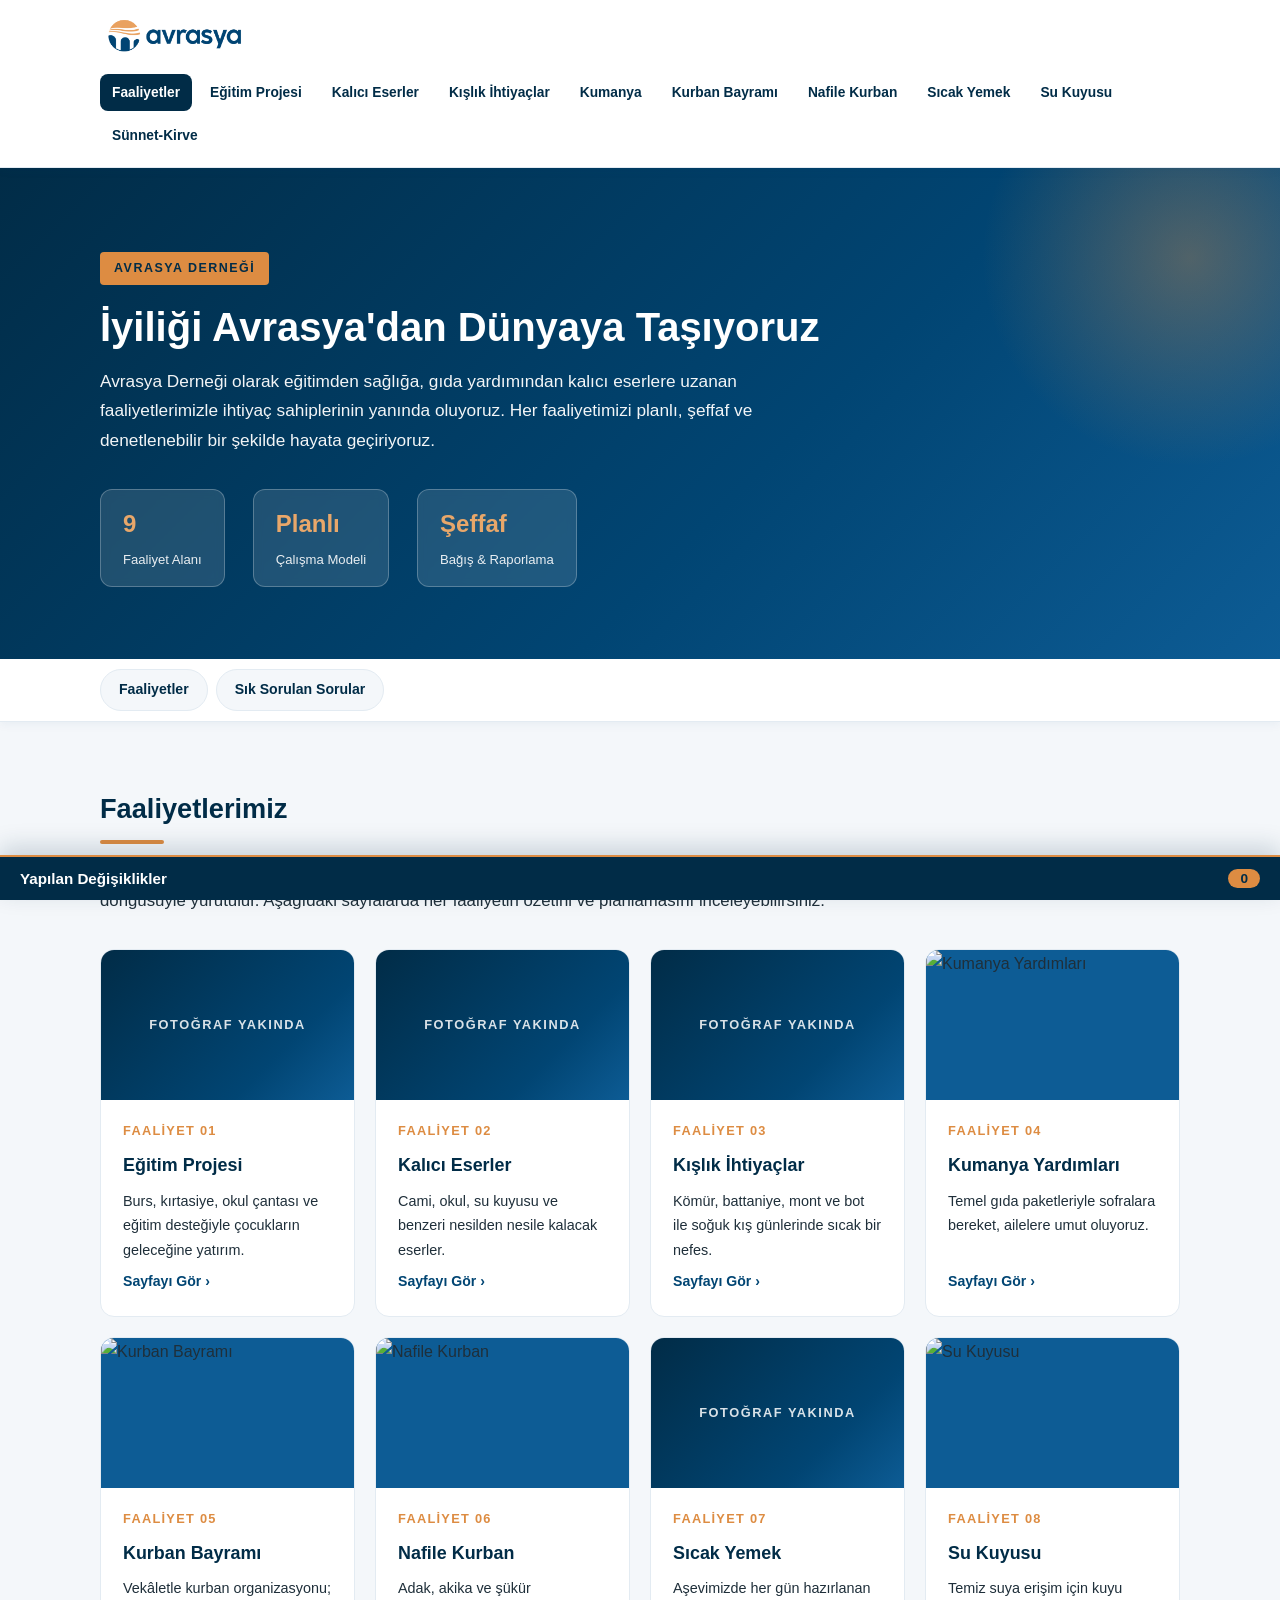
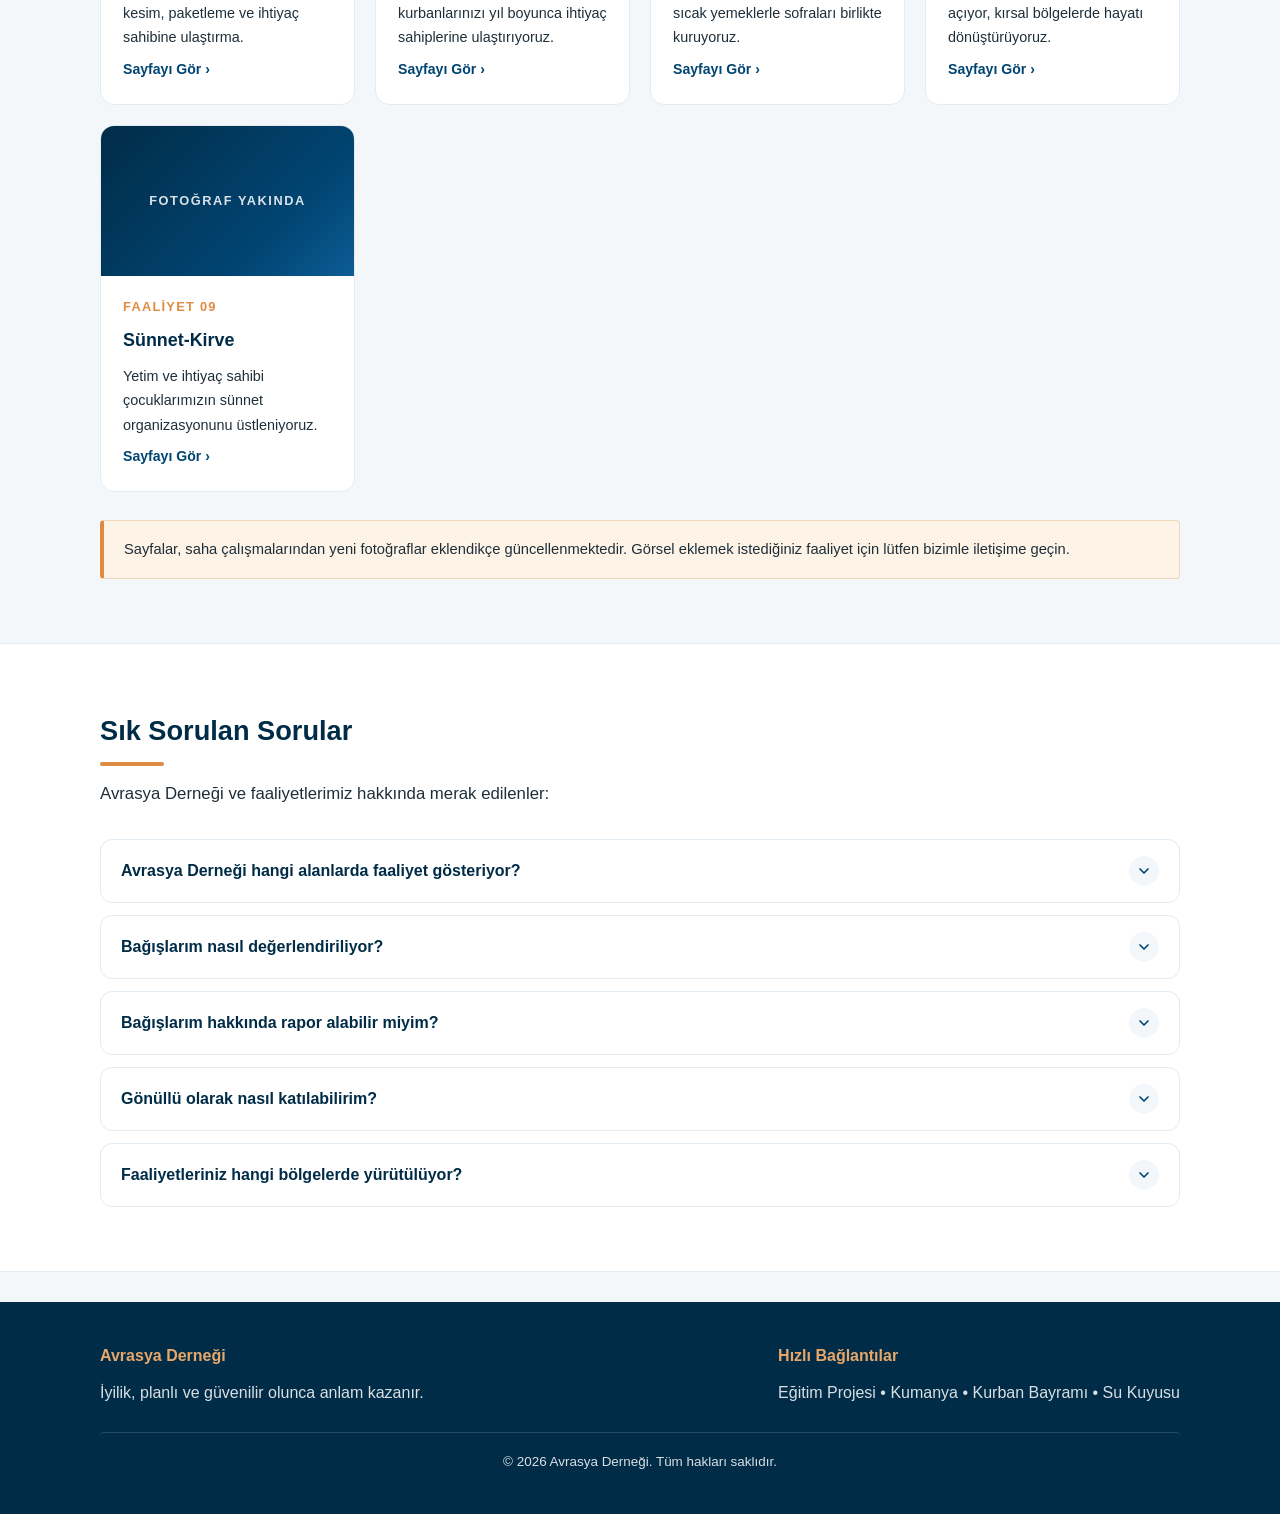
==== index.html @ 3f7c0a60 "Avrasya Derneği web sitesi temel içerik taslağı - 9 faaliyet sayfası + ana sayfa (HTML, CSS, JS) - G" ====
<!DOCTYPE html>
<html lang="tr">
<head>
  <meta charset="UTF-8">
  <meta name="viewport" content="width=device-width, initial-scale=1.0">
  <title>Faaliyetlerimiz – Avrasya Derneği</title>
  <link rel="stylesheet" href="style.css">
</head>
<body>

  <header class="site-header">
    <div class="header-inner">
      <a class="brand" href="index.html">
        <img src="logo-yatay.png" alt="Avrasya Derneği Logosu" class="brand-logo">
      </a>
      <button class="menu-toggle" type="button" aria-label="Menüyü Aç" aria-expanded="false">
        <span class="menu-bar"></span>
        <span class="menu-bar"></span>
        <span class="menu-bar"></span>
      </button>
      <nav class="main-nav">
        <a href="index.html" class="aktif">Faaliyetler</a>
        <a href="egitim-projesi.html">Eğitim Projesi</a>
        <a href="kalici-eserler.html">Kalıcı Eserler</a>
        <a href="kislik-ihtiyaclar.html">Kışlık İhtiyaçlar</a>
        <a href="kumanya.html">Kumanya</a>
        <a href="kurban-bayrami.html">Kurban Bayramı</a>
        <a href="nafile-kurban.html">Nafile Kurban</a>
        <a href="sicak-yemek.html">Sıcak Yemek</a>
        <a href="su-kuyusu.html">Su Kuyusu</a>
        <a href="sunnet-kirve.html">Sünnet-Kirve</a>
      </nav>
    </div>
  </header>

  <section class="hero">
    <div class="container">
      <span class="hero-eyebrow">Avrasya Derneği</span>
      <h1>İyiliği Avrasya'dan Dünyaya Taşıyoruz</h1>
      <p class="hero-text">
        Avrasya Derneği olarak eğitimden sağlığa, gıda yardımından kalıcı eserlere uzanan
        faaliyetlerimizle ihtiyaç sahiplerinin yanında oluyoruz. Her faaliyetimizi
        planlı, şeffaf ve denetlenebilir bir şekilde hayata geçiriyoruz.
      </p>
      <div class="hero-metre">
        <div class="metre">
          <strong>9</strong>
          <span>Faaliyet Alanı</span>
        </div>
        <div class="metre">
          <strong>Planlı</strong>
          <span>Çalışma Modeli</span>
        </div>
        <div class="metre">
          <strong>Şeffaf</strong>
          <span>Bağış & Raporlama</span>
        </div>
      </div>
    </div>
  </section>

    <nav class="sekme-bar" aria-label="Sayfa içi gezinme">
    <div class="container sekme-ic">
      <a href="#faaliyetler">Faaliyetler</a>
      <a href="#sss">Sık Sorulan Sorular</a>
    </div>
  </nav>

  <section class="section" id="faaliyetler">

    <div class="container">
      <h2>Faaliyetlerimiz</h2>
      <p class="giris">
        Her faaliyetimiz; ihtiyaç tespiti, kaynak planlaması, saha çalışması ve raporlama
        aşamalarından oluşan bir planlama döngüsüyle yürütülür. Aşağıdaki sayfalarda her
        faaliyetin özetini ve planlamasını inceleyebilirsiniz.
      </p>

      <div class="kart-grid">
        <a class="kart" href="egitim-projesi.html">
          <div class="kart-gorsel placeholder">Fotoğraf yakında</div>
          <div class="kart-ic">
            <span class="kart-no">FAALİYET 01</span>
            <h3>Eğitim Projesi</h3>
            <p>Burs, kırtasiye, okul çantası ve eğitim desteğiyle çocukların geleceğine yatırım.</p>
            <span class="kart-link">Sayfayı Gör</span>
          </div>
        </a>

        <a class="kart" href="kalici-eserler.html">
          <div class="kart-gorsel placeholder">Fotoğraf yakında</div>
          <div class="kart-ic">
            <span class="kart-no">FAALİYET 02</span>
            <h3>Kalıcı Eserler</h3>
            <p>Cami, okul, su kuyusu ve benzeri nesilden nesile kalacak eserler.</p>
            <span class="kart-link">Sayfayı Gör</span>
          </div>
        </a>

        <a class="kart" href="kislik-ihtiyaclar.html">
          <div class="kart-gorsel placeholder">Fotoğraf yakında</div>
          <div class="kart-ic">
            <span class="kart-no">FAALİYET 03</span>
            <h3>Kışlık İhtiyaçlar</h3>
            <p>Kömür, battaniye, mont ve bot ile soğuk kış günlerinde sıcak bir nefes.</p>
            <span class="kart-link">Sayfayı Gör</span>
          </div>
        </a>

        <a class="kart" href="kumanya.html">
          <div class="kart-gorsel">
            <img src="medya/kumanya/DSC01173.JPG" alt="Kumanya Yardımları">
          </div>
          <div class="kart-ic">
            <span class="kart-no">FAALİYET 04</span>
            <h3>Kumanya Yardımları</h3>
            <p>Temel gıda paketleriyle sofralara bereket, ailelere umut oluyoruz.</p>
            <span class="kart-link">Sayfayı Gör</span>
          </div>
        </a>

        <a class="kart" href="kurban-bayrami.html">
          <div class="kart-gorsel">
            <img src="medya/kurban-bayrami/DSC02345.JPG" alt="Kurban Bayramı">
          </div>
          <div class="kart-ic">
            <span class="kart-no">FAALİYET 05</span>
            <h3>Kurban Bayramı</h3>
            <p>Vekâletle kurban organizasyonu; kesim, paketleme ve ihtiyaç sahibine ulaştırma.</p>
            <span class="kart-link">Sayfayı Gör</span>
          </div>
        </a>

        <a class="kart" href="nafile-kurban.html">
          <div class="kart-gorsel">
            <img src="medya/nafile-kurban/DSC01546.JPG" alt="Nafile Kurban">
          </div>
          <div class="kart-ic">
            <span class="kart-no">FAALİYET 06</span>
            <h3>Nafile Kurban</h3>
            <p>Adak, akika ve şükür kurbanlarınızı yıl boyunca ihtiyaç sahiplerine ulaştırıyoruz.</p>
            <span class="kart-link">Sayfayı Gör</span>
          </div>
        </a>

        <a class="kart" href="sicak-yemek.html">
          <div class="kart-gorsel placeholder">Fotoğraf yakında</div>
          <div class="kart-ic">
            <span class="kart-no">FAALİYET 07</span>
            <h3>Sıcak Yemek</h3>
            <p>Aşevimizde her gün hazırlanan sıcak yemeklerle sofraları birlikte kuruyoruz.</p>
            <span class="kart-link">Sayfayı Gör</span>
          </div>
        </a>

        <a class="kart" href="su-kuyusu.html">
          <div class="kart-gorsel">
            <img src="medya/su-kuyusu/DSC02104.JPG" alt="Su Kuyusu">
          </div>
          <div class="kart-ic">
            <span class="kart-no">FAALİYET 08</span>
            <h3>Su Kuyusu</h3>
            <p>Temiz suya erişim için kuyu açıyor, kırsal bölgelerde hayatı dönüştürüyoruz.</p>
            <span class="kart-link">Sayfayı Gör</span>
          </div>
        </a>

        <a class="kart" href="sunnet-kirve.html">
          <div class="kart-gorsel placeholder">Fotoğraf yakında</div>
          <div class="kart-ic">
            <span class="kart-no">FAALİYET 09</span>
            <h3>Sünnet-Kirve</h3>
            <p>Yetim ve ihtiyaç sahibi çocuklarımızın sünnet organizasyonunu üstleniyoruz.</p>
            <span class="kart-link">Sayfayı Gör</span>
          </div>
        </a>
      </div>

      <p class="not">
        Sayfalar, saha çalışmalarından yeni fotoğraflar eklendikçe güncellenmektedir.
        Görsel eklemek istediğiniz faaliyet için lütfen bizimle iletişime geçin.
      </p>
    </div>
  </section>

  <section class="section section-alt sss" id="sss">
    <div class="container">
      <h2>Sık Sorulan Sorular</h2>
      <p class="giris">Avrasya Derneği ve faaliyetlerimiz hakkında merak edilenler:</p>
      <div class="sss-liste">
        <div class="sss-item">
          <div class="sss-soru">
            <span class="sss-metin">Avrasya Derneği hangi alanlarda faaliyet gösteriyor?</span>
            <button class="sss-ac" type="button" aria-label="Yanıtı aç" title="Yanıtı aç"><svg width="16" height="16" viewBox="0 0 24 24" fill="none" stroke="currentColor" stroke-width="2.5" stroke-linecap="round" stroke-linejoin="round" aria-hidden="true"><path d="m6 9 6 6 6-6"></path></svg></button>
          </div>
          <div class="sss-cevap">
            <p>Derneğimiz; eğitim projesi, kalıcı eserler, kışlık ihtiyaçlar, kumanya, kurban bayramı, nafile kurban, sıcak yemek, su kuyusu ve sünnet-kirve alanlarında planlı ve şeffaf bir şekilde faaliyet yürütmektedir.</p>
          </div>
        </div>
        <div class="sss-item">
          <div class="sss-soru">
            <span class="sss-metin">Bağışlarım nasıl değerlendiriliyor?</span>
            <button class="sss-ac" type="button" aria-label="Yanıtı aç" title="Yanıtı aç"><svg width="16" height="16" viewBox="0 0 24 24" fill="none" stroke="currentColor" stroke-width="2.5" stroke-linecap="round" stroke-linejoin="round" aria-hidden="true"><path d="m6 9 6 6 6-6"></path></svg></button>
          </div>
          <div class="sss-cevap">
            <p>Bağışlarınız, saha ekiplerimizin önceden tespit ettiği ihtiyaç sahiplerine planlı şekilde ulaştırılır; her aşama kayıt altına alınır ve şeffaf bir şekilde raporlanır.</p>
          </div>
        </div>
        <div class="sss-item">
          <div class="sss-soru">
            <span class="sss-metin">Bağışlarım hakkında rapor alabilir miyim?</span>
            <button class="sss-ac" type="button" aria-label="Yanıtı aç" title="Yanıtı aç"><svg width="16" height="16" viewBox="0 0 24 24" fill="none" stroke="currentColor" stroke-width="2.5" stroke-linecap="round" stroke-linejoin="round" aria-hidden="true"><path d="m6 9 6 6 6-6"></path></svg></button>
          </div>
          <div class="sss-cevap">
            <p>Evet. Kurban, su kuyusu ve kalıcı eser gibi faaliyetlerde bağışçılarımıza görsellerle birlikte detaylı raporlar sunulmaktadır.</p>
          </div>
        </div>
        <div class="sss-item">
          <div class="sss-soru">
            <span class="sss-metin">Gönüllü olarak nasıl katılabilirim?</span>
            <button class="sss-ac" type="button" aria-label="Yanıtı aç" title="Yanıtı aç"><svg width="16" height="16" viewBox="0 0 24 24" fill="none" stroke="currentColor" stroke-width="2.5" stroke-linecap="round" stroke-linejoin="round" aria-hidden="true"><path d="m6 9 6 6 6-6"></path></svg></button>
          </div>
          <div class="sss-cevap">
            <p>Derneğimizle iletişime geçerek gönüllü formu doldurabilir; paketleme, dağıtım ve saha çalışmalarında gönüllü olarak yer alabilirsiniz.</p>
          </div>
        </div>
        <div class="sss-item">
          <div class="sss-soru">
            <span class="sss-metin">Faaliyetleriniz hangi bölgelerde yürütülüyor?</span>
            <button class="sss-ac" type="button" aria-label="Yanıtı aç" title="Yanıtı aç"><svg width="16" height="16" viewBox="0 0 24 24" fill="none" stroke="currentColor" stroke-width="2.5" stroke-linecap="round" stroke-linejoin="round" aria-hidden="true"><path d="m6 9 6 6 6-6"></path></svg></button>
          </div>
          <div class="sss-cevap">
            <p>Faaliyetlerimiz, saha ekiplerimizin ihtiyaç tespiti yaptığı yurt içi ve yurt dışı bölgelerde yürütülmektedir.</p>
          </div>
        </div>
      </div>
    </div>
  </section>
  <footer class="site-footer">
    <div class="container">
      <div class="footer-inner">
        <div>
          <h4>Avrasya Derneği</h4>
          <p>İyilik, planlı ve güvenilir olunca anlam kazanır.</p>
        </div>
        <div>
          <h4>Hızlı Bağlantılar</h4>
          <p>
            <a href="egitim-projesi.html">Eğitim Projesi</a> •
            <a href="kumanya.html">Kumanya</a> •
            <a href="kurban-bayrami.html">Kurban Bayramı</a> •
            <a href="su-kuyusu.html">Su Kuyusu</a>
          </p>
        </div>
      </div>
      <p class="footer-alt">© 2026 Avrasya Derneği. Tüm hakları saklıdır.</p>
    </div>
  </footer>

  <script src="menu.js"></script>
  <script src="duzenle.js"></script>
  <script src="faq.js"></script>
</body>
</html>
---- style.css ----
:root {
  --mavi-koyu: #012c47;
  --mavi: #014573;
  --mavi-acik: #0d5c95;
  --turuncu: #dd8c42;
  --turuncu-acik: #e8a76a;
  --metin: #1f2f3a;
  --zemin: #f4f7fa;
  --beyaz: #ffffff;
  --gri-acik: #e3ebf2;
}

* {
  margin: 0;
  padding: 0;
  box-sizing: border-box;
}

html {
  scroll-behavior: smooth;
}

body {
  font-family: "Segoe UI", "Helvetica Neue", Arial, sans-serif;
  color: var(--metin);
  background: var(--zemin);
  line-height: 1.7;
}

img {
  max-width: 100%;
  display: block;
}

.container {
  max-width: 1120px;
  margin: 0 auto;
  padding: 0 20px;
}

/* ---------- ÜST MENÜ ---------- */
.site-header {
  position: sticky;
  top: 0;
  z-index: 100;
  background: var(--beyaz);
  border-bottom: 1px solid var(--gri-acik);
  box-shadow: 0 2px 10px rgba(1, 69, 115, 0.06);
}

.header-inner {
  max-width: 1120px;
  margin: 0 auto;
  padding: 12px 20px;
  display: flex;
  align-items: center;
  justify-content: space-between;
  gap: 16px;
  flex-wrap: wrap;
}

.brand-logo {
  height: 46px;
  width: auto;
}

.main-nav {
  display: flex;
  gap: 6px;
  flex-wrap: wrap;
}

.main-nav a {
  color: var(--mavi-koyu);
  text-decoration: none;
  font-size: 0.86rem;
  font-weight: 600;
  padding: 7px 12px;
  border-radius: 8px;
  transition: background 0.2s, color 0.2s;
}

.main-nav a:hover,
.main-nav a.aktif {
  background: var(--mavi-koyu);
  color: var(--beyaz);
}

.menu-toggle {
  display: none;
  background: var(--mavi);
  border: none;
  border-radius: 8px;
  padding: 9px 11px;
  cursor: pointer;
  flex-direction: column;
  align-items: center;
  justify-content: center;
  gap: 4px;
}

.menu-toggle .menu-bar {
  display: block;
  width: 22px;
  height: 2px;
  background: var(--beyaz);
  border-radius: 2px;
  transition: transform 0.25s ease, opacity 0.25s ease;
}

.menu-toggle.acik .menu-bar:nth-child(1) {
  transform: translateY(6px) rotate(45deg);
}

.menu-toggle.acik .menu-bar:nth-child(2) {
  opacity: 0;
}

.menu-toggle.acik .menu-bar:nth-child(3) {
  transform: translateY(-6px) rotate(-45deg);
}

/* ---------- HERO ---------- */
.hero {
  background: linear-gradient(135deg, var(--mavi-koyu) 0%, var(--mavi) 60%, var(--mavi-acik) 100%);
  color: var(--beyaz);
  padding: 84px 0 72px;
  position: relative;
  overflow: hidden;
}

.hero::after {
  content: "";
  position: absolute;
  right: -120px;
  top: -120px;
  width: 420px;
  height: 420px;
  border-radius: 50%;
  background: radial-gradient(circle, rgba(221, 140, 66, 0.35) 0%, rgba(221, 140, 66, 0) 70%);
}

.hero-eyebrow {
  display: inline-block;
  background: var(--turuncu);
  color: var(--mavi-koyu);
  font-weight: 700;
  font-size: 0.78rem;
  letter-spacing: 0.12em;
  text-transform: uppercase;
  padding: 6px 14px;
  border-radius: 30px;
  margin-bottom: 18px;
}

.hero h1 {
  font-size: 2.5rem;
  line-height: 1.2;
  margin-bottom: 16px;
  max-width: 760px;
}

.hero-text {
  font-size: 1.08rem;
  max-width: 720px;
  opacity: 0.95;
}

.hero-metre {
  display: flex;
  gap: 28px;
  margin-top: 34px;
  flex-wrap: wrap;
}

.hero-metre .metre {
  background: rgba(255, 255, 255, 0.12);
  border: 1px solid rgba(255, 255, 255, 0.25);
  border-radius: 12px;
  padding: 14px 22px;
  backdrop-filter: blur(4px);
}

.hero-metre .metre strong {
  display: block;
  font-size: 1.5rem;
  color: var(--turuncu-acik);
}

.hero-metre .metre span {
  font-size: 0.82rem;
  opacity: 0.9;
}

/* ---------- HERO: GÖRSEL KUTUSU ---------- */
.hero .container {
  position: relative;
  z-index: 1;
}

.hero-flex {
  display: grid;
  grid-template-columns: 1.2fr 0.8fr;
  gap: 56px;
  align-items: center;
}

.hero-metin {
  min-width: 0;
}

.hero-img {
  position: relative;
  border-radius: 18px;
  overflow: hidden;
  background: transparent;
  box-shadow: 0 24px 48px rgba(1, 44, 71, 0.35);
}

.hero-img img {
  width: 100%;
  aspect-ratio: 4 / 3;
  object-fit: cover;
}

.hero-img::before {
  content: "";
  position: absolute;
  top: 14px;
  left: 14px;
  width: 46px;
  height: 46px;
  border-top: 3px solid var(--turuncu);
  border-left: 3px solid var(--turuncu);
  border-top-left-radius: 10px;
  z-index: 2;
}

.hero-img::after {
  content: "";
  position: absolute;
  right: 14px;
  bottom: 14px;
  width: 46px;
  height: 46px;
  border-right: 3px solid var(--turuncu);
  border-bottom: 3px solid var(--turuncu);
  border-bottom-right-radius: 10px;
  z-index: 2;
}

.hero-img-kutu {
  position: absolute;
  left: 0;
  right: 0;
  bottom: 0;
  padding: 28px 18px 12px;
  background: transparent;
  color: var(--beyaz);
  font-size: 0.8rem;
  font-weight: 600;
  letter-spacing: 0.04em;
  text-shadow: 0 1px 8px rgba(1, 44, 71, 0.9);
  z-index: 1;
}

/* ---------- SAYFA İÇİ SEKME ÇUBUĞU ---------- */
section {
  scroll-margin-top: 110px;
}

.sekme-bar {
  background: var(--beyaz);
  border-bottom: 1px solid var(--gri-acik);
  box-shadow: 0 2px 10px rgba(1, 69, 115, 0.06);
}

.sekme-ic {
  display: flex;
  gap: 8px;
  flex-wrap: wrap;
  padding-top: 10px;
  padding-bottom: 10px;
}

.sekme-ic a {
  color: var(--mavi-koyu);
  text-decoration: none;
  font-weight: 600;
  font-size: 0.88rem;
  padding: 8px 18px;
  border-radius: 30px;
  border: 1px solid var(--gri-acik);
  background: var(--zemin);
  transition: background 0.2s, color 0.2s, border-color 0.2s;
}

.sekme-ic a:hover {
  background: var(--mavi);
  color: var(--beyaz);
  border-color: var(--mavi);
}

/* ---------- BÖLÜMLER ---------- */
.section {
  padding: 64px 0;
}

.section-alt {
  background: var(--beyaz);
  border-top: 1px solid var(--gri-acik);
  border-bottom: 1px solid var(--gri-acik);
}

.section h2 {
  font-size: 1.7rem;
  color: var(--mavi-koyu);
  margin-bottom: 14px;
  position: relative;
  padding-bottom: 12px;
}

.section h2::after {
  content: "";
  position: absolute;
  left: 0;
  bottom: 0;
  width: 64px;
  height: 4px;
  border-radius: 4px;
  background: var(--turuncu);
}

.section .giris {
  font-size: 1.05rem;
  margin-bottom: 26px;
  max-width: 860px;
}

.section p + p {
  margin-top: 12px;
}

/* ---------- PLANLAMA ADIMLARI ---------- */
.steps {
  display: grid;
  grid-template-columns: repeat(auto-fit, minmax(250px, 1fr));
  gap: 20px;
  margin-top: 30px;
}

.step {
  background: var(--zemin);
  border: 1px solid var(--gri-acik);
  border-top: 4px solid var(--turuncu);
  border-radius: 12px;
  padding: 24px 22px;
  transition: transform 0.2s, box-shadow 0.2s;
}

.step:hover {
  transform: translateY(-4px);
  box-shadow: 0 10px 24px rgba(1, 69, 115, 0.12);
}

.step-num {
  display: inline-flex;
  align-items: center;
  justify-content: center;
  width: 38px;
  height: 38px;
  border-radius: 50%;
  background: var(--mavi);
  color: var(--beyaz);
  font-weight: 700;
  font-size: 1.05rem;
  margin-bottom: 14px;
}

.step h3 {
  font-size: 1.02rem;
  color: var(--mavi-koyu);
  margin-bottom: 8px;
}

.step p {
  font-size: 0.93rem;
}

/* ---------- ETKİ / ÖZET KUTULARI ---------- */
.info-grid {
  display: grid;
  grid-template-columns: repeat(auto-fit, minmax(240px, 1fr));
  gap: 18px;
  margin-top: 28px;
}

.info-kutu {
  background: var(--beyaz);
  border: 1px solid var(--gri-acik);
  border-radius: 12px;
  padding: 22px;
}

.info-kutu h4 {
  color: var(--mavi);
  font-size: 0.95rem;
  margin-bottom: 8px;
}

.info-kutu p {
  font-size: 0.92rem;
}

/* ---------- GALERİ ---------- */
.gallery {
  display: grid;
  grid-template-columns: repeat(auto-fill, minmax(230px, 1fr));
  gap: 16px;
  margin-top: 30px;
}

.gallery figure {
  margin: 0;
  background: var(--beyaz);
  border: 1px solid var(--gri-acik);
  border-radius: 12px;
  overflow: hidden;
  transition: transform 0.2s, box-shadow 0.2s;
}

.gallery figure:hover {
  transform: translateY(-4px);
  box-shadow: 0 10px 24px rgba(1, 69, 115, 0.14);
}

.gallery img {
  width: 100%;
  aspect-ratio: 4 / 3;
  object-fit: cover;
  transition: transform 0.3s;
}

.gallery figure:hover img {
  transform: scale(1.04);
}

.gallery figcaption {
  font-size: 0.82rem;
  color: #5c6f7a;
  padding: 10px 14px;
}

/* ---------- FİKSTÜR NOTU ---------- */
.not {
  background: #fdf3e6;
  border: 1px solid #f0d9b8;
  border-left: 4px solid var(--turuncu);
  border-radius: 10px;
  padding: 16px 20px;
  font-size: 0.92rem;
  margin-top: 28px;
}

/* ---------- ALT BİLGİ ---------- */
.site-footer {
  background: var(--mavi-koyu);
  color: rgba(255, 255, 255, 0.85);
  padding: 40px 0;
  margin-top: 30px;
}

.footer-inner {
  display: flex;
  justify-content: space-between;
  gap: 24px;
  flex-wrap: wrap;
}

.site-footer h4 {
  color: var(--turuncu-acik);
  margin-bottom: 10px;
  font-size: 1rem;
}

.site-footer a {
  color: rgba(255, 255, 255, 0.85);
  text-decoration: none;
}

.site-footer a:hover {
  color: var(--turuncu-acik);
}

.footer-alt {
  margin-top: 26px;
  padding-top: 18px;
  border-top: 1px solid rgba(255, 255, 255, 0.15);
  font-size: 0.84rem;
  text-align: center;
}

/* ---------- ANA SAYFA KARTLARI ---------- */
.kart-grid {
  display: grid;
  grid-template-columns: repeat(auto-fill, minmax(250px, 1fr));
  gap: 20px;
  margin-top: 34px;
}

.kart {
  background: var(--beyaz);
  border: 1px solid var(--gri-acik);
  border-radius: 14px;
  overflow: hidden;
  text-decoration: none;
  color: var(--metin);
  display: flex;
  flex-direction: column;
  transition: transform 0.2s, box-shadow 0.2s, border-color 0.2s;
}

.kart:hover {
  transform: translateY(-5px);
  box-shadow: 0 12px 28px rgba(1, 69, 115, 0.15);
  border-color: var(--mavi);
}

.kart-gorsel {
  height: 150px;
  overflow: hidden;
  background: var(--mavi-acik);
}

.kart-gorsel img {
  width: 100%;
  height: 100%;
  object-fit: cover;
  transition: transform 0.3s;
}

.kart:hover .kart-gorsel img {
  transform: scale(1.06);
}

.kart-gorsel.placeholder {
  background: linear-gradient(135deg, var(--mavi-koyu) 0%, var(--mavi) 70%, var(--mavi-acik) 100%);
  display: flex;
  align-items: center;
  justify-content: center;
  color: rgba(255, 255, 255, 0.85);
  font-size: 0.8rem;
  font-weight: 600;
  letter-spacing: 0.12em;
  text-transform: uppercase;
  text-align: center;
  padding: 0 16px;
}

.kart-ic {
  padding: 20px 22px 22px;
  display: flex;
  flex-direction: column;
  gap: 8px;
  flex: 1;
}

.kart .kart-no {
  font-size: 0.8rem;
  font-weight: 700;
  color: var(--turuncu);
  letter-spacing: 0.1em;
}

.kart h3 {
  color: var(--mavi-koyu);
  font-size: 1.12rem;
}

.kart p {
  font-size: 0.9rem;
  flex: 1;
}

.kart .kart-link {
  font-weight: 700;
  color: var(--mavi);
  font-size: 0.88rem;
}

.kart .kart-link::after {
  content: " ›";
}

/* ---------- İÇERİK DÜZENLEME ---------- */
[contenteditable="true"] {
  outline: none;
  cursor: text;
  border-radius: 4px;
  transition: box-shadow 0.15s ease, background 0.15s ease;
}

[contenteditable="true"]:hover {
  box-shadow: 0 0 0 1px rgba(221, 140, 66, 0.5);
  background: rgba(221, 140, 66, 0.06);
}

[contenteditable="true"]:focus {
  box-shadow: 0 0 0 2px var(--turuncu);
  background: rgba(255, 255, 255, 0.12);
}

.duzen-kopyala {
  position: absolute;
  top: -9px;
  right: -9px;
  width: 26px;
  height: 26px;
  border: none;
  border-radius: 50%;
  background: var(--mavi);
  color: var(--beyaz);
  cursor: pointer;
  padding: 0;
  display: flex;
  align-items: center;
  justify-content: center;
  opacity: 0;
  transform: scale(0.85);
  box-shadow: 0 3px 10px rgba(1, 69, 115, 0.45);
  transition: opacity 0.2s, transform 0.2s, background 0.2s;
  z-index: 5;
}

[contenteditable="true"]:hover .duzen-kopyala,
[contenteditable="true"]:focus .duzen-kopyala,
.duzen-kopyala:hover {
  opacity: 1;
  transform: scale(1);
}

.duzen-kopyala.basarili {
  background: #2e9e5b;
}

.eleman-sil {
  position: absolute;
  top: -9px;
  right: 22px;
  width: 26px;
  height: 26px;
  border: none;
  border-radius: 50%;
  background: #c0392b;
  color: var(--beyaz);
  cursor: pointer;
  padding: 0;
  display: flex;
  align-items: center;
  justify-content: center;
  opacity: 0;
  transform: scale(0.85);
  box-shadow: 0 3px 10px rgba(192, 57, 43, 0.45);
  transition: opacity 0.2s, transform 0.2s, background 0.2s;
  z-index: 5;
}

[contenteditable="true"]:hover .eleman-sil,
[contenteditable="true"]:focus .eleman-sil,
.eleman-sil:hover {
  opacity: 1;
  transform: scale(1);
}

.eleman-sil:hover {
  background: #a93226;
}

@media (max-width: 820px) {
  .duzen-kopyala {
    opacity: 1;
    transform: scale(1);
  }

  .eleman-sil {
    opacity: 1;
    transform: scale(1);
  }
}

/* ---------- SIK SORULAN SORULAR ---------- */
.sss-liste {
  display: grid;
  gap: 12px;
  margin-top: 30px;
}

.sss-item {
  background: var(--beyaz);
  border: 1px solid var(--gri-acik);
  border-radius: 12px;
  overflow: hidden;
  transition: box-shadow 0.2s, border-color 0.2s;
}

.sss-item.acik {
  box-shadow: 0 8px 20px rgba(1, 69, 115, 0.1);
  border-color: var(--mavi);
}

.sss-soru {
  display: flex;
  align-items: center;
  justify-content: space-between;
  gap: 12px;
  padding: 16px 20px;
  cursor: pointer;
  user-select: none;
}

.sss-metin {
  flex: 1;
  font-weight: 600;
  font-size: 1rem;
  color: var(--mavi-koyu);
}

.sss-ac {
  flex-shrink: 0;
  width: 30px;
  height: 30px;
  border: none;
  border-radius: 50%;
  background: var(--zemin);
  color: var(--mavi);
  cursor: pointer;
  display: flex;
  align-items: center;
  justify-content: center;
  transition: transform 0.25s, background 0.25s, color 0.25s;
}

.sss-item.acik .sss-ac {
  transform: rotate(180deg);
  background: var(--mavi);
  color: var(--beyaz);
}

.sss-cevap {
  max-height: 0;
  overflow: hidden;
  transition: max-height 0.3s ease;
}

.sss-cevap p {
  padding: 0 20px 18px;
  font-size: 0.95rem;
}

/* ---------- DEĞİŞİKLİK PANELİ ---------- */
body.panel-acik {
  padding-bottom: 45vh;
}

.deg-panel {
  position: fixed;
  left: 0;
  right: 0;
  bottom: 0;
  z-index: 400;
  background: var(--beyaz);
  border-top: 2px solid var(--turuncu);
  box-shadow: 0 -8px 24px rgba(1, 44, 71, 0.18);
}

.deg-panel-toggle {
  width: 100%;
  display: flex;
  align-items: center;
  justify-content: space-between;
  gap: 10px;
  padding: 12px 20px;
  border: none;
  background: var(--mavi-koyu);
  color: var(--beyaz);
  font-size: 0.95rem;
  font-weight: 700;
  cursor: pointer;
}

.deg-sayac {
  background: var(--turuncu);
  color: var(--mavi-koyu);
  border-radius: 20px;
  padding: 2px 12px;
  font-size: 0.85rem;
  min-width: 30px;
  text-align: center;
}

.deg-panel-icerik {
  max-height: 0;
  overflow: hidden;
  transition: max-height 0.3s ease;
}

.deg-panel.acik .deg-panel-icerik {
  max-height: 45vh;
  overflow-y: auto;
}

.deg-panel-baslik {
  display: flex;
  align-items: center;
  justify-content: space-between;
  gap: 12px;
  padding: 12px 20px;
  border-bottom: 1px solid var(--gri-acik);
  font-size: 0.85rem;
  color: #5c6f7a;
}

.deg-hepsi-kopyala {
  border: none;
  border-radius: 8px;
  background: var(--mavi);
  color: var(--beyaz);
  font-weight: 700;
  font-size: 0.85rem;
  padding: 9px 16px;
  cursor: pointer;
  white-space: nowrap;
  transition: background 0.2s;
}

.deg-hepsi-kopyala:hover {
  background: var(--mavi-acik);
}

.deg-hepsi-kopyala.basarili {
  background: #2e9e5b;
}

.deg-kayit {
  padding: 12px 20px;
  border-bottom: 1px solid var(--gri-acik);
  font-size: 0.85rem;
  word-break: break-word;
}

.deg-konum {
  font-weight: 700;
  color: var(--mavi);
  margin-bottom: 6px;
}

.deg-eski {
  color: #a94442;
  margin-bottom: 4px;
}

.deg-yeni {
  color: #2e7d32;
}

/* ---------- GÖRSEL DEĞİŞTİRME ---------- */
.gallery figure,
.kart-gorsel {
  position: relative;
}

.gallery img,
.hero-img img,
.kart-gorsel img {
  cursor: pointer;
}

.gorsel-ata {
  position: absolute;
  top: 10px;
  right: 10px;
  width: 30px;
  height: 30px;
  border: none;
  border-radius: 50%;
  background: rgba(1, 69, 115, 0.85);
  color: var(--beyaz);
  cursor: pointer;
  display: flex;
  align-items: center;
  justify-content: center;
  padding: 0;
  opacity: 0;
  transform: scale(0.85);
  box-shadow: 0 3px 10px rgba(1, 44, 71, 0.45);
  transition: opacity 0.2s, transform 0.2s, background 0.2s;
  z-index: 6;
}

.gallery figure:hover .gorsel-ata,
.hero-img:hover .gorsel-ata,
.kart-gorsel:hover .gorsel-ata,
.gorsel-ata:hover {
  opacity: 1;
  transform: scale(1);
}

.gorsel-ata.basarili {
  background: #2e9e5b;
}

.gallery figure .gorsel-ata {
  top: 46px;
}

.gorsel-sil {
  position: absolute;
  top: 10px;
  right: 10px;
  width: 30px;
  height: 30px;
  border: none;
  border-radius: 50%;
  background: rgba(179, 58, 58, 0.9);
  color: var(--beyaz);
  cursor: pointer;
  display: flex;
  align-items: center;
  justify-content: center;
  padding: 0;
  opacity: 0;
  transform: scale(0.85);
  box-shadow: 0 3px 10px rgba(1, 44, 71, 0.4);
  transition: opacity 0.2s, transform 0.2s, background 0.2s;
  z-index: 6;
}

.gallery figure:hover .gorsel-sil,
.gorsel-sil:hover {
  opacity: 1;
  transform: scale(1);
}

.gorsel-sil:hover {
  background: #a33a3a;
}

.gorsel-ekle {
  border: 2px dashed #b9c9d6;
  border-radius: 12px;
  background: transparent;
  color: var(--mavi);
  font-weight: 700;
  font-size: 0.95rem;
  cursor: pointer;
  min-height: 150px;
  display: flex;
  align-items: center;
  justify-content: center;
  gap: 8px;
  transition: border-color 0.2s, background 0.2s;
}

.gorsel-ekle:hover {
  border-color: var(--turuncu);
  background: rgba(221, 140, 66, 0.07);
}

.gorsel-popup {
  position: fixed;
  inset: 0;
  background: rgba(1, 44, 71, 0.75);
  z-index: 500;
  display: flex;
  align-items: center;
  justify-content: center;
  padding: 20px;
  opacity: 0;
  visibility: hidden;
  transition: opacity 0.25s, visibility 0.25s;
}

.gorsel-popup.acik {
  opacity: 1;
  visibility: visible;
}

.gorsel-popup-kutu {
  background: var(--beyaz);
  border-radius: 16px;
  max-width: 880px;
  width: 100%;
  max-height: 82vh;
  overflow-y: auto;
  padding: 20px;
  box-shadow: 0 24px 60px rgba(1, 44, 71, 0.5);
}

.gorsel-popup-baslik {
  display: flex;
  align-items: center;
  justify-content: space-between;
  margin-bottom: 16px;
  font-weight: 700;
  color: var(--mavi-koyu);
}

.gorsel-popup-kapat {
  border: none;
  background: var(--zemin);
  color: var(--mavi);
  width: 30px;
  height: 30px;
  border-radius: 50%;
  cursor: pointer;
  display: flex;
  align-items: center;
  justify-content: center;
}

.gorsel-popup-liste {
  display: grid;
  grid-template-columns: repeat(auto-fill, minmax(140px, 1fr));
  gap: 10px;
}

.gorsel-popup-liste img {
  width: 100%;
  aspect-ratio: 4 / 3;
  object-fit: cover;
  border-radius: 8px;
  cursor: pointer;
  border: 2px solid transparent;
  transition: border-color 0.2s, transform 0.2s;
}

.gorsel-popup-liste img:hover {
  border-color: var(--turuncu);
  transform: scale(1.03);
}

.gorsel-popup-liste img.secili {
  border-color: var(--mavi);
}

@media (max-width: 820px) {
  .gorsel-ata,
  .gorsel-sil {
    opacity: 1;
    transform: scale(1);
  }
}

/* ---------- UYARLAMA ---------- */
@media (max-width: 820px) {
  .hero {
    padding: 64px 0 56px;
  }

  .hero-flex {
    grid-template-columns: 1fr;
  }

  .hero-img {
    display: block;
    order: -1;
    margin-bottom: 10px;
  }

  .hero::before {
    content: "";
    position: absolute;
    inset: 0;
    background:
      linear-gradient(160deg, rgba(1, 44, 71, 0.8) 0%, rgba(1, 69, 115, 0.72) 100%),
      var(--hero-bg, transparent);
    background-size: cover, cover;
    background-position: center;
    z-index: 0;
  }

  .header-inner {
    flex-wrap: wrap;
  }

  .menu-toggle {
    display: inline-flex;
    margin-left: auto;
  }

  .main-nav {
    display: none;
    width: 100%;
    flex-direction: column;
    gap: 4px;
    border-top: 1px solid var(--gri-acik);
    padding-top: 10px;
    margin-top: 6px;
  }

  .main-nav.acik {
    display: flex;
  }

  .main-nav a {
    padding: 9px 12px;
    font-size: 0.86rem;
  }
}

@media (max-width: 720px) {
  .hero {
    padding: 56px 0 48px;
  }

  .hero h1 {
    font-size: 1.9rem;
  }

  .section {
    padding: 44px 0;
  }
}
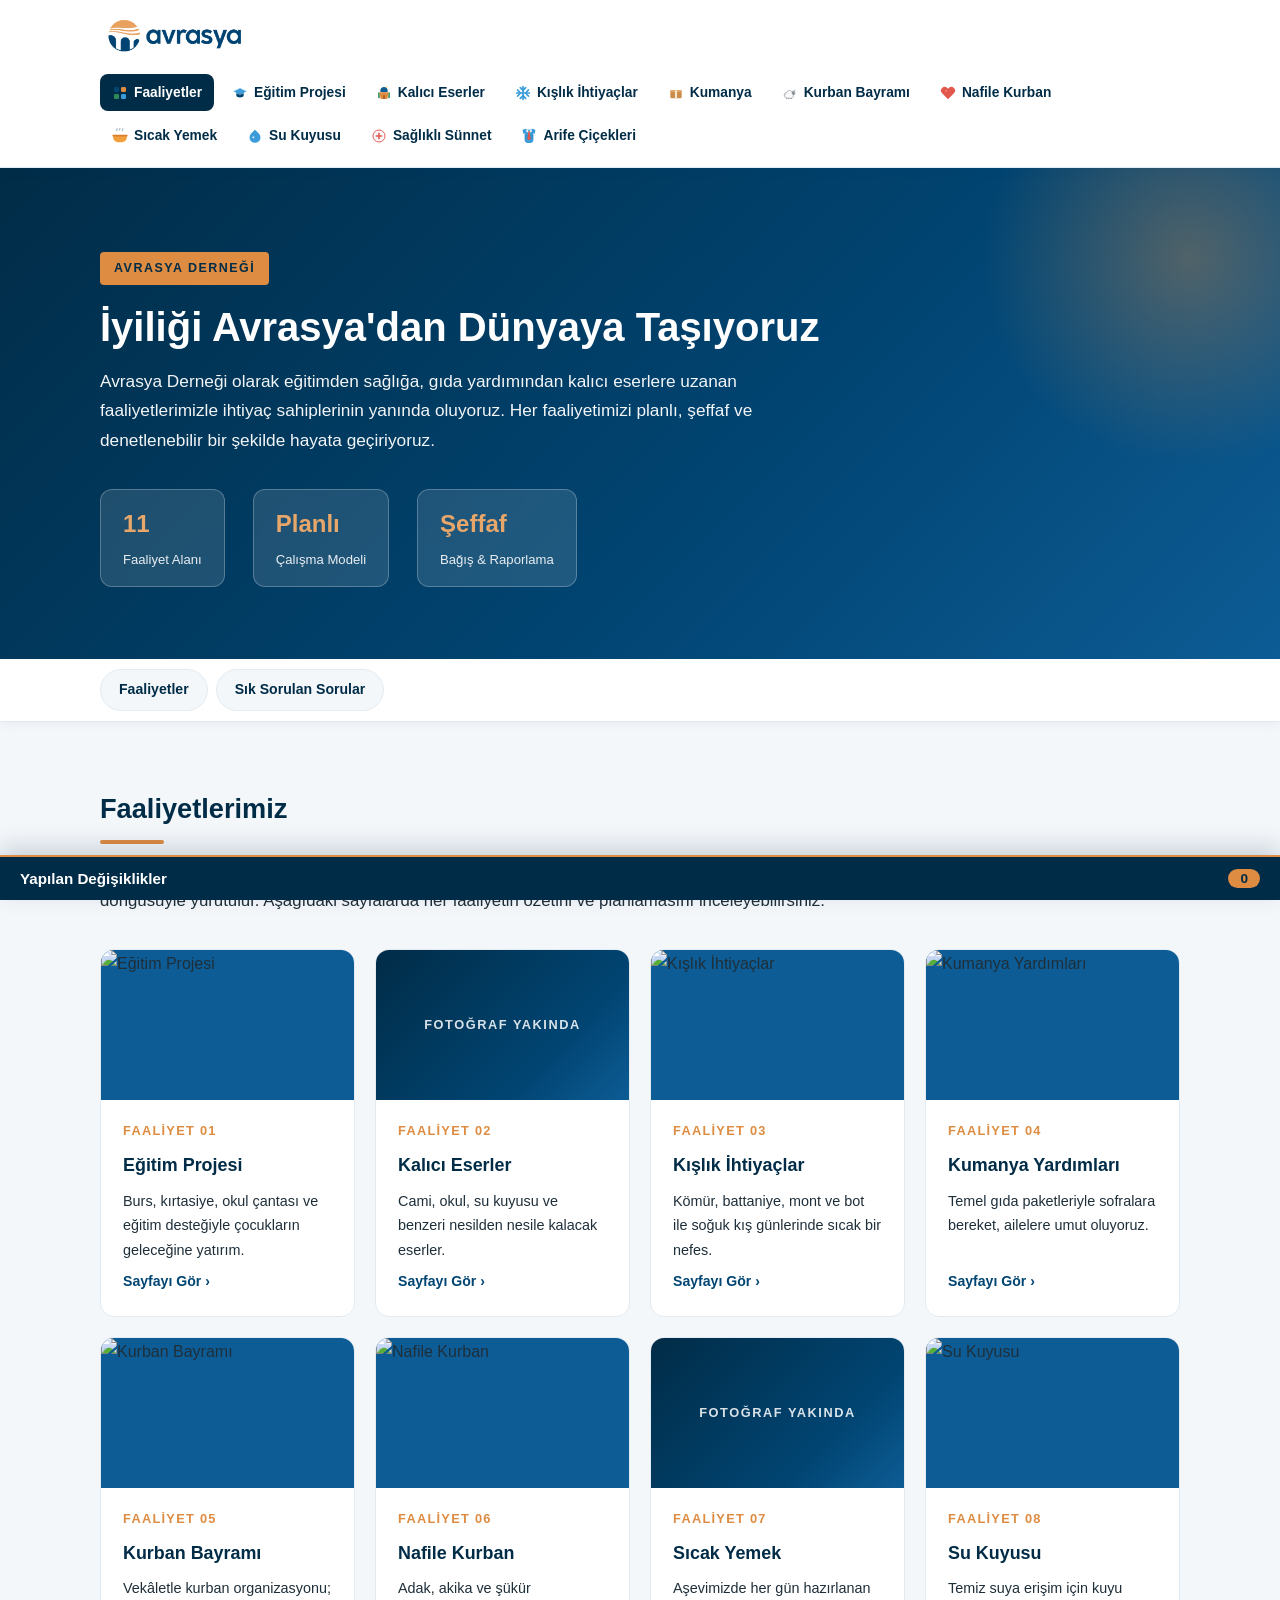
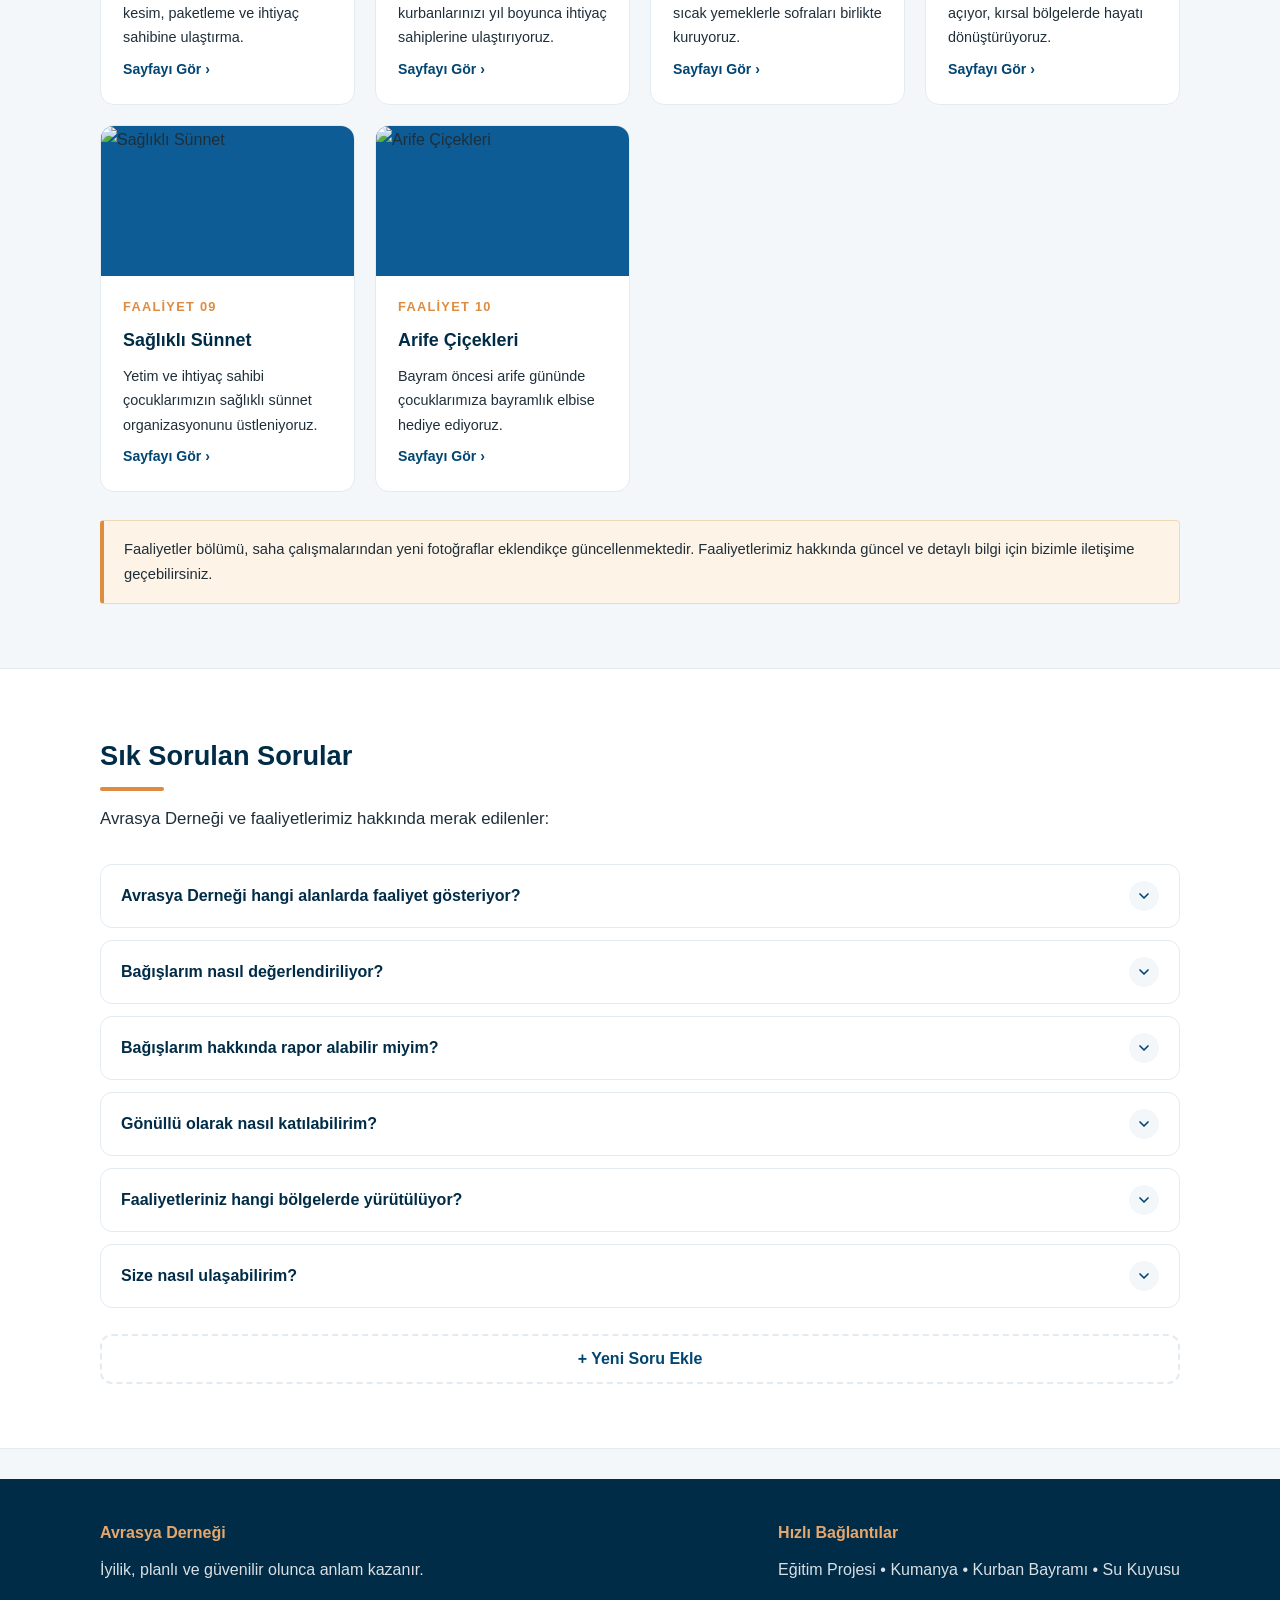
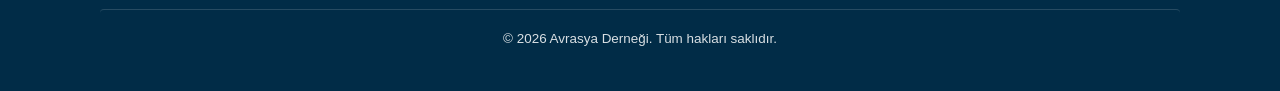
==== commit ad6460b4: "Kapak görselleri, galeri ve SSS yönetimi güncellemeleri" ====
--- a/index.html
+++ b/index.html
@@ -5,6 +5,9 @@
   <meta name="viewport" content="width=device-width, initial-scale=1.0">
   <title>Faaliyetlerimiz – Avrasya Derneği</title>
   <link rel="stylesheet" href="style.css">
+  <link rel="stylesheet" href="lib/fa/css/fontawesome.min.css">
+  <link rel="stylesheet" href="lib/fa/css/solid.min.css">
+  <link rel="stylesheet" href="lib/fa/css/brands.min.css">
 </head>
 <body>
 
@@ -19,16 +22,17 @@
         <span class="menu-bar"></span>
       </button>
       <nav class="main-nav">
-        <a href="index.html" class="aktif">Faaliyetler</a>
-        <a href="egitim-projesi.html">Eğitim Projesi</a>
-        <a href="kalici-eserler.html">Kalıcı Eserler</a>
-        <a href="kislik-ihtiyaclar.html">Kışlık İhtiyaçlar</a>
-        <a href="kumanya.html">Kumanya</a>
-        <a href="kurban-bayrami.html">Kurban Bayramı</a>
-        <a href="nafile-kurban.html">Nafile Kurban</a>
-        <a href="sicak-yemek.html">Sıcak Yemek</a>
-        <a href="su-kuyusu.html">Su Kuyusu</a>
-        <a href="sunnet-kirve.html">Sünnet-Kirve</a>
+        <a href="index.html" class="aktif"><svg class="nav-ikon" viewBox="0 0 24 24" width="16" height="16" aria-hidden="true"><rect x="3" y="3" width="7.5" height="7.5" rx="2" fill="#014573"/><rect x="13.5" y="3" width="7.5" height="7.5" rx="2" fill="#dd8c42"/><rect x="3" y="13.5" width="7.5" height="7.5" rx="2" fill="#2e8b57"/><rect x="13.5" y="13.5" width="7.5" height="7.5" rx="2" fill="#3b9cd9"/></svg>Faaliyetler</a>
+        <a href="egitim-projesi.html"><svg class="nav-ikon" viewBox="0 0 24 24" width="16" height="16" aria-hidden="true"><path d="M22 9.5 12 4.5 2 9.5l10 5 10-5z" fill="#3b9cd9"/><path d="M6.5 11.9v3.9c0 1.7 2.5 3 5.5 3s5.5-1.3 5.5-3v-3.9L12 14.6l-5.5-2.7z" fill="#014573"/><path d="M21.3 9.5 12 4.9 2.7 9.5" fill="none" stroke="#ffffff" stroke-width="0.8" opacity="0.6"/></svg>Eğitim Projesi</a>
+        <a href="kalici-eserler.html"><svg class="nav-ikon" viewBox="0 0 24 24" width="16" height="16" aria-hidden="true"><rect x="3.2" y="11" width="2.4" height="9" rx="1.1" fill="#2e8b57"/><rect x="18.4" y="11" width="2.4" height="9" rx="1.1" fill="#2e8b57"/><path d="M12 3c-3.1 0-5.6 2.5-5.6 5.6 0 .8.2 1.6.6 2.3h10c.4-.7.6-1.5.6-2.3C17.6 5.5 15.1 3 12 3z" fill="#0d5c95"/><path d="M5.7 11h12.6c.5 0 .8.5.6 1L17 21H7L5.1 12c-.2-.5.1-1 .6-1z" fill="#dd8c42"/><path d="M10.4 21v-4.4c0-1 .7-1.7 1.6-1.7s1.6.7 1.6 1.7V21h-3.2z" fill="#b5651d"/><circle cx="15.7" cy="2.9" r="1.1" fill="#f5c542"/></svg>Kalıcı Eserler</a>
+        <a href="kislik-ihtiyaclar.html"><svg class="nav-ikon" viewBox="0 0 24 24" width="16" height="16" aria-hidden="true"><line x1="2.5" y1="12" x2="21.5" y2="12" stroke="#3b9cd9" stroke-width="2.6" stroke-linecap="round"/><line x1="12" y1="2.5" x2="12" y2="21.5" stroke="#3b9cd9" stroke-width="2.6" stroke-linecap="round"/><path d="M20 16.5l-4-4.5 4-4.5" fill="none" stroke="#3b9cd9" stroke-width="2.6" stroke-linecap="round" stroke-linejoin="round"/><path d="M4 7.5l4 4.5-4 4.5" fill="none" stroke="#3b9cd9" stroke-width="2.6" stroke-linecap="round" stroke-linejoin="round"/><path d="M16 4l-4 4-4-4" fill="none" stroke="#3b9cd9" stroke-width="2.6" stroke-linecap="round" stroke-linejoin="round"/><path d="M8 20l4-4 4 4" fill="none" stroke="#3b9cd9" stroke-width="2.6" stroke-linecap="round" stroke-linejoin="round"/></svg>Kışlık İhtiyaçlar</a>
+        <a href="kumanya.html"><svg class="nav-ikon" viewBox="0 0 24 24" width="16" height="16" aria-hidden="true"><rect x="3.5" y="8" width="17" height="12" rx="2" fill="#c98a4b"/><rect x="3.5" y="7.6" width="17" height="2.8" rx="1" fill="#e0a568"/><rect x="10.4" y="8" width="3.2" height="12" fill="#f5e6c8"/></svg>Kumanya</a>
+        <a href="kurban-bayrami.html"><svg class="nav-ikon" viewBox="0 0 24 24" width="16" height="16" aria-hidden="true"><path d="M5 14.4c-.9 0-1.7.8-1.7 1.7 0 .8.5 1.4 1.2 1.7.6 1.2 1.8 2 3.2 2h6c1.9 0 3.4-1.5 3.4-3.4 0-.5-.1-1-.3-1.4.9-.3 1.5-1.1 1.5-2.1 0-1.2-1-2.2-2.2-2.2-.3 0-.7.1-1 .2-.6-1.6-2.1-2.7-3.9-2.7-2.2 0-4 1.6-4.3 3.7-.3-.1-.7-.1-1-.1-1.2 0-2.2 1-2.2 2.2 0 .3.1.6.2.8z" fill="#fafafa" stroke="#8c939b" stroke-width="1"/><circle cx="17.3" cy="11.9" r="2.9" fill="#8c939b"/><circle cx="18.6" cy="11.1" r="0.55" fill="#ffffff"/><path d="M17.6 9.2l1.3-1.7" stroke="#8c939b" stroke-width="1.2" stroke-linecap="round"/><rect x="6.2" y="19.2" width="1.4" height="2.3" rx="0.7" fill="#8c939b"/><rect x="9.6" y="19.2" width="1.4" height="2.3" rx="0.7" fill="#8c939b"/><rect x="13.4" y="19.2" width="1.4" height="2.3" rx="0.7" fill="#8c939b"/></svg>Kurban Bayramı</a>
+        <a href="nafile-kurban.html"><svg class="nav-ikon" viewBox="0 0 24 24" width="16" height="16" aria-hidden="true"><path d="M20.84 4.61a5.5 5.5 0 0 0-7.78 0L12 5.67l-1.06-1.06a5.5 5.5 0 0 0-7.78 7.78l1.06 1.06L12 21.23l7.78-7.78 1.06-1.06a5.5 5.5 0 0 0 0-7.78z" fill="#e2574c"/><circle cx="9.2" cy="8.8" r="1.3" fill="#f7a89f" opacity="0.7"/></svg>Nafile Kurban</a>
+        <a href="sicak-yemek.html"><svg class="nav-ikon" viewBox="0 0 24 24" width="16" height="16" aria-hidden="true"><g transform="translate(12 12) scale(1.08 1.15) translate(-12 -12)"><path d="M2.5 12h19v1.5a6.5 6.5 0 0 1-6.5 6.5H9a6.5 6.5 0 0 1-6.5-6.5V12z" fill="#f2a03d"/><path d="M2.5 11.5h19" stroke="#d97f2b" stroke-width="2.2" stroke-linecap="round"/><path d="M8 2.5c0 1-.9 1.4-.9 2.5" stroke="#b0bec5" stroke-width="1.8" stroke-linecap="round" fill="none"/><path d="M12 1.8c0 1-.9 1.4-.9 2.5" stroke="#b0bec5" stroke-width="1.8" stroke-linecap="round" fill="none"/><path d="M16 2.5c0 1-.9 1.4-.9 2.5" stroke="#b0bec5" stroke-width="1.8" stroke-linecap="round" fill="none"/></g></svg>Sıcak Yemek</a>
+        <a href="su-kuyusu.html"><svg class="nav-ikon" viewBox="0 0 24 24" width="16" height="16" aria-hidden="true"><path d="M12 2.5 17.8 8.3a8.2 8.2 0 1 1-11.6 0L12 2.5z" fill="#3b9cd9"/><circle cx="9.5" cy="14" r="1.7" fill="#cfeafd" opacity="0.85"/></svg>Su Kuyusu</a>
+        <a href="saglikli-sunnet.html"><svg class="nav-ikon" viewBox="0 0 24 24" width="16" height="16" aria-hidden="true"><circle cx="12" cy="12" r="9" fill="#fafafa" stroke="#e2574c" stroke-width="1.4"/><path d="M12 8v8M8 12h8" stroke="#e2574c" stroke-width="2.4" stroke-linecap="round"/></svg>Sağlıklı Sünnet</a>
+        <a href="arife-cicekleri.html"><svg class="nav-ikon" viewBox="0 0 24 24" width="16" height="16" aria-hidden="true"><g transform="translate(12 12) scale(1.12) translate(-12 -12)"><path d="M12 3.4c-2.1 0-3.9-.6-5.2-1.2L3.4 4.1l.9 4.9 1.9-.7V17.4C6.2 19.6 7.9 21.3 10.1 21.3H13.9C16.1 21.3 17.8 19.6 17.8 17.4V8.3L19.7 9l.9-4.9L17.2 2.2C15.9 2.8 14.1 3.4 12 3.4z" fill="#3b9cd9"/><path d="M6.8 2.2 12 3.4l5.2-1.2" stroke="#ffffff" stroke-width="1.1" stroke-linecap="round" opacity="0.5" fill="none"/><path d="M6.4 11.9h11.2M6.4 15h11.2" stroke="#0d5c95" stroke-width="1.1" stroke-linecap="round" opacity="0.35"/><path d="M12 6.4 9.6 2.9c-.8.7-1.4 1.6-1.8 2.7l3 2.1z" fill="#eaf4fb"/><path d="M12 6.4 14.4 2.9c.8.7 1.4 1.6 1.8 2.7l-3 2.1z" fill="#eaf4fb"/><rect x="10.5" y="5.8" width="3" height="1.5" rx="0.6" fill="#e2574c"/><path d="M10.8 7.4h2.4l1 9.4c-.5.4-1.1.6-1.7.6h-1c-.6 0-1.2-.2-1.7-.6l1-9.4z" fill="#e2574c"/></g></svg>Arife Çiçekleri</a>
       </nav>
     </div>
   </header>
@@ -44,7 +48,7 @@
       </p>
       <div class="hero-metre">
         <div class="metre">
-          <strong>9</strong>
+          <strong>11</strong>
           <span>Faaliyet Alanı</span>
         </div>
         <div class="metre">
@@ -78,7 +82,9 @@
 
       <div class="kart-grid">
         <a class="kart" href="egitim-projesi.html">
-          <div class="kart-gorsel placeholder">Fotoğraf yakında</div>
+          <div class="kart-gorsel">
+            <img src="medya/egitim/_pervan_00.JPG" alt="Eğitim Projesi">
+          </div>
           <div class="kart-ic">
             <span class="kart-no">FAALİYET 01</span>
             <h3>Eğitim Projesi</h3>
@@ -98,7 +104,9 @@
         </a>
 
         <a class="kart" href="kislik-ihtiyaclar.html">
-          <div class="kart-gorsel placeholder">Fotoğraf yakında</div>
+          <div class="kart-gorsel">
+            <img src="medya/kislik-ihtiyac/IMG_5441.JPG" alt="Kışlık İhtiyaçlar">
+          </div>
           <div class="kart-ic">
             <span class="kart-no">FAALİYET 03</span>
             <h3>Kışlık İhtiyaçlar</h3>
@@ -121,7 +129,7 @@
 
         <a class="kart" href="kurban-bayrami.html">
           <div class="kart-gorsel">
-            <img src="medya/kurban-bayrami/DSC02345.JPG" alt="Kurban Bayramı">
+            <img src="medya/kurban-bayrami/DSC02216.JPG" alt="Kurban Bayramı">
           </div>
           <div class="kart-ic">
             <span class="kart-no">FAALİYET 05</span>
@@ -155,7 +163,7 @@
 
         <a class="kart" href="su-kuyusu.html">
           <div class="kart-gorsel">
-            <img src="medya/su-kuyusu/DSC02104.JPG" alt="Su Kuyusu">
+            <img src="medya/su-kuyusu/DSC02079.JPG" alt="Su Kuyusu">
           </div>
           <div class="kart-ic">
             <span class="kart-no">FAALİYET 08</span>
@@ -165,20 +173,34 @@
           </div>
         </a>
 
-        <a class="kart" href="sunnet-kirve.html">
-          <div class="kart-gorsel placeholder">Fotoğraf yakında</div>
+        <a class="kart" href="saglikli-sunnet.html">
+          <div class="kart-gorsel">
+            <img src="medya/saglikli-sunnet/HAY_9043.JPG" alt="Sağlıklı Sünnet">
+          </div>
           <div class="kart-ic">
             <span class="kart-no">FAALİYET 09</span>
-            <h3>Sünnet-Kirve</h3>
-            <p>Yetim ve ihtiyaç sahibi çocuklarımızın sünnet organizasyonunu üstleniyoruz.</p>
+            <h3>Sağlıklı Sünnet</h3>
+            <p>Yetim ve ihtiyaç sahibi çocuklarımızın sağlıklı sünnet organizasyonunu üstleniyoruz.</p>
+            <span class="kart-link">Sayfayı Gör</span>
+          </div>
+        </a>
+
+        <a class="kart" href="arife-cicekleri.html">
+          <div class="kart-gorsel">
+            <img src="medya/arife-cicekleri/DSCN3250.JPG" alt="Arife Çiçekleri">
+          </div>
+          <div class="kart-ic">
+            <span class="kart-no">FAALİYET 10</span>
+            <h3>Arife Çiçekleri</h3>
+            <p>Bayram öncesi arife gününde çocuklarımıza bayramlık elbise hediye ediyoruz.</p>
             <span class="kart-link">Sayfayı Gör</span>
           </div>
         </a>
       </div>
 
       <p class="not">
-        Sayfalar, saha çalışmalarından yeni fotoğraflar eklendikçe güncellenmektedir.
-        Görsel eklemek istediğiniz faaliyet için lütfen bizimle iletişime geçin.
+        Faaliyetler bölümü, saha çalışmalarından yeni fotoğraflar eklendikçe güncellenmektedir.
+        Faaliyetlerimiz hakkında güncel ve detaylı bilgi için bizimle iletişime geçebilirsiniz.
       </p>
     </div>
   </section>
@@ -194,7 +216,7 @@
             <button class="sss-ac" type="button" aria-label="Yanıtı aç" title="Yanıtı aç"><svg width="16" height="16" viewBox="0 0 24 24" fill="none" stroke="currentColor" stroke-width="2.5" stroke-linecap="round" stroke-linejoin="round" aria-hidden="true"><path d="m6 9 6 6 6-6"></path></svg></button>
           </div>
           <div class="sss-cevap">
-            <p>Derneğimiz; eğitim projesi, kalıcı eserler, kışlık ihtiyaçlar, kumanya, kurban bayramı, nafile kurban, sıcak yemek, su kuyusu ve sünnet-kirve alanlarında planlı ve şeffaf bir şekilde faaliyet yürütmektedir.</p>
+            <p>Derneğimiz; eğitim projesi, kalıcı eserler, kışlık ihtiyaçlar, kumanya, kurban bayramı, nafile kurban, sıcak yemek, su kuyusu, sağlıklı sünnet ve arife çiçekleri alanlarında planlı ve şeffaf bir şekilde faaliyet yürütmektedir.</p>
           </div>
         </div>
         <div class="sss-item">
@@ -231,6 +253,15 @@
           </div>
           <div class="sss-cevap">
             <p>Faaliyetlerimiz, saha ekiplerimizin ihtiyaç tespiti yaptığı yurt içi ve yurt dışı bölgelerde yürütülmektedir.</p>
+          </div>
+        </div>
+        <div class="sss-item">
+          <div class="sss-soru">
+            <span class="sss-metin">Size nasıl ulaşabilirim?</span>
+            <button class="sss-ac" type="button" aria-label="Yanıtı aç" title="Yanıtı aç"><svg width="16" height="16" viewBox="0 0 24 24" fill="none" stroke="currentColor" stroke-width="2.5" stroke-linecap="round" stroke-linejoin="round" aria-hidden="true"><path d="m6 9 6 6 6-6"></path></svg></button>
+          </div>
+          <div class="sss-cevap">
+            <p>Avrasya Derneği'ne telefon, e-posta ve web sitemiz üzerinden ulaşabilirsiniz. Bağış, gönüllülük ve faaliyetlerimizle ilgili tüm sorularınız için iletişim kanallarımızdan bize ulaşabilir; talepleriniz mesai saatleri içerisinde en kısa sürede ilgili birimlerimiz tarafından yanıtlanır.</p>
           </div>
         </div>
       </div>
@@ -260,5 +291,8 @@
   <script src="menu.js"></script>
   <script src="duzenle.js"></script>
   <script src="faq.js"></script>
+  <script src="iconlar.js"></script>
+  <script src="emojiler.js"></script>
+  <script src="ikon-secici.js"></script>
 </body>
 </html>
--- a/style.css
+++ b/style.css
@@ -71,6 +71,9 @@
 }
 
 .main-nav a {
+  display: inline-flex;
+  align-items: center;
+  gap: 6px;
   color: var(--mavi-koyu);
   text-decoration: none;
   font-size: 0.86rem;
@@ -78,6 +81,26 @@
   padding: 7px 12px;
   border-radius: 8px;
   transition: background 0.2s, color 0.2s;
+}
+
+.main-nav a .nav-ikon {
+  width: 16px;
+  height: 16px;
+  flex-shrink: 0;
+}
+
+.main-nav a .nav-fa {
+  width: auto;
+  height: auto;
+  font-size: 20px;
+  line-height: 1;
+}
+
+.main-nav a .nav-emoji {
+  width: auto;
+  height: auto;
+  font-size: 20px;
+  line-height: 1;
 }
 
 .main-nav a:hover,
@@ -757,6 +780,101 @@
   font-size: 0.95rem;
 }
 
+.sss-ekle {
+  margin-top: 14px;
+  display: flex;
+  flex-direction: column;
+  gap: 12px;
+}
+
+.sss-ekle-ac {
+  display: flex;
+  align-items: center;
+  justify-content: center;
+  gap: 8px;
+  padding: 14px 20px;
+  border: 2px dashed var(--gri-acik);
+  border-radius: 12px;
+  background: var(--beyaz);
+  color: var(--mavi);
+  font-size: 1rem;
+  font-weight: 600;
+  cursor: pointer;
+  transition: border-color 0.2s, background 0.2s, color 0.2s;
+}
+
+.sss-ekle-ac:hover {
+  border-color: var(--mavi);
+  background: var(--zemin);
+}
+
+.sss-ekle-form {
+  display: flex;
+  flex-direction: column;
+  gap: 10px;
+  padding: 16px 20px;
+  background: var(--zemin);
+  border: 1px solid var(--gri-acik);
+  border-radius: 12px;
+}
+
+.sss-ekle-form[hidden] {
+  display: none;
+}
+
+.sss-ekle-form input,
+.sss-ekle-form textarea {
+  width: 100%;
+  padding: 10px 12px;
+  border: 1px solid var(--gri-acik);
+  border-radius: 8px;
+  background: var(--beyaz);
+  color: var(--metin);
+  font: inherit;
+  box-sizing: border-box;
+}
+
+.sss-ekle-form input:focus,
+.sss-ekle-form textarea:focus {
+  outline: none;
+  border-color: var(--mavi);
+}
+
+.sss-ekle-actions {
+  display: flex;
+  gap: 10px;
+  justify-content: flex-end;
+}
+
+.sss-ekle-kaydet {
+  padding: 10px 20px;
+  border: none;
+  border-radius: 8px;
+  background: var(--mavi);
+  color: var(--beyaz);
+  font-weight: 600;
+  cursor: pointer;
+  transition: background 0.2s;
+}
+
+.sss-ekle-kaydet:hover {
+  background: var(--mavi-acik);
+}
+
+.sss-ekle-vazgec {
+  padding: 10px 20px;
+  border: 1px solid var(--gri-acik);
+  border-radius: 8px;
+  background: var(--beyaz);
+  color: var(--metin);
+  cursor: pointer;
+  transition: background 0.2s;
+}
+
+.sss-ekle-vazgec:hover {
+  background: var(--zemin);
+}
+
 /* ---------- DEĞİŞİKLİK PANELİ ---------- */
 body.panel-acik {
   padding-bottom: 45vh;
@@ -1121,3 +1239,198 @@
     padding: 44px 0;
   }
 }
+
+.ikon-modal {
+  position: fixed;
+  inset: 0;
+  z-index: 1000;
+  display: none;
+  align-items: center;
+  justify-content: center;
+  padding: 16px;
+}
+
+.ikon-modal.acik {
+  display: flex;
+}
+
+.ikon-modal::before {
+  content: "";
+  position: fixed;
+  inset: 0;
+  background: rgba(1, 44, 71, 0.55);
+}
+
+.ikon-modal-ic {
+  position: relative;
+  width: min(92vw, 560px);
+  height: 90vh;
+  display: flex;
+  flex-direction: column;
+  background: var(--beyaz);
+  border-radius: 14px;
+  box-shadow: 0 20px 60px rgba(0, 0, 0, 0.35);
+  padding: 16px;
+  overflow: hidden;
+}
+
+.ikon-modal-baslik {
+  display: flex;
+  justify-content: space-between;
+  align-items: center;
+  margin-bottom: 8px;
+}
+
+.ikon-modal-baslik h3 {
+  margin: 0;
+  color: var(--mavi-koyu);
+  font-size: 1.05rem;
+}
+
+.ikon-modal-kapat {
+  background: none;
+  border: none;
+  font-size: 1.5rem;
+  line-height: 1;
+  color: var(--mavi-koyu);
+  cursor: pointer;
+  padding: 2px 6px;
+  border-radius: 6px;
+}
+
+.ikon-modal-kapat:hover {
+  background: #eef3f7;
+}
+
+.ikon-ara {
+  width: 100%;
+  box-sizing: border-box;
+  padding: 9px 12px;
+  border: 1.5px solid #d4dee6;
+  border-radius: 8px;
+  font-size: 0.9rem;
+  margin-bottom: 8px;
+}
+
+.ikon-grid {
+  display: grid;
+  grid-template-columns: repeat(auto-fill, minmax(76px, 1fr));
+  gap: 8px;
+  overflow-y: auto;
+  padding: 2px;
+  flex: 1 1 0;
+  min-height: 140px;
+}
+
+.ikon-btn {
+  display: flex;
+  flex-direction: column;
+  align-items: center;
+  gap: 5px;
+  padding: 9px 4px;
+  border: 1.5px solid #e2e8ee;
+  background: var(--beyaz);
+  border-radius: 10px;
+  cursor: pointer;
+  transition: border-color 0.15s, background 0.15s;
+}
+
+.ikon-btn:hover {
+  border-color: var(--mavi);
+  background: #f0f6fb;
+}
+
+.ikon-btn.secili {
+  border-color: var(--turuncu);
+  background: #fdf4e9;
+}
+
+.ikon-btn svg {
+  width: 26px;
+  height: 26px;
+}
+
+.ikon-btn i {
+  font-size: 34px;
+  line-height: 1;
+}
+
+.ikon-btn .ikon-emoji {
+  font-size: 34px;
+  line-height: 1.15;
+}
+
+.ikon-btn span {
+  font-size: 0.68rem;
+  color: var(--mavi-koyu);
+  text-align: center;
+  line-height: 1.2;
+}
+
+.ikon-log-baslik {
+  margin: 8px 0 4px;
+  font-size: 0.85rem;
+  font-weight: 700;
+  color: var(--mavi-koyu);
+}
+
+.ikon-log-baslik small {
+  font-weight: 400;
+  color: #7a8a97;
+}
+
+.ikon-log {
+  width: 100%;
+  box-sizing: border-box;
+  flex: 0 1 auto;
+  height: 150px;
+  min-height: 70px;
+  border: 1.5px solid #d4dee6;
+  border-radius: 8px;
+  padding: 8px 10px;
+  font-family: Consolas, "Courier New", monospace;
+  font-size: 0.78rem;
+  line-height: 1.5;
+  resize: vertical;
+  color: var(--mavi-koyu);
+}
+
+.ikon-modal-alt {
+  display: flex;
+  gap: 8px;
+  justify-content: flex-end;
+  margin-top: 8px;
+}
+
+.ikon-modal-alt button {
+  padding: 7px 14px;
+  border: none;
+  border-radius: 8px;
+  font-size: 0.82rem;
+  font-weight: 600;
+  cursor: pointer;
+}
+
+.ikon-log-kopyala {
+  background: #2e8b57;
+  color: var(--beyaz);
+}
+
+.ikon-log-kaydet {
+  background: var(--mavi);
+  color: var(--beyaz);
+}
+
+.ikon-log-temizle {
+  background: #e8eef3;
+  color: var(--mavi-koyu);
+}
+
+@media (max-height: 460px) {
+  .ikon-log-baslik {
+    display: none;
+  }
+  .ikon-log {
+    display: none;
+  }
+}
--- a/lib/fa/css/solid.min.css
+++ b/lib/fa/css/solid.min.css
@@ -0,0 +1,6 @@
+/*!
+ * Font Awesome Free 7.3.1 by @fontawesome - https://fontawesome.com
+ * License - https://fontawesome.com/license/free (Icons: CC BY 4.0, Fonts: SIL OFL 1.1, Code: MIT License)
+ * Copyright 2026 Fonticons, Inc.
+ */
+:host,:root{--fa-family-classic:"Font Awesome 7 Free";--fa-font-solid:normal 900 1em/1 var(--fa-family-classic);--fa-style-family-classic:var(--fa-family-classic)}@font-face{font-family:"Font Awesome 7 Free";font-style:normal;font-weight:900;font-display:block;src:url(../webfonts/fa-solid-900.woff2)}.fas{--fa-style:900}.fa-classic,.fas{--fa-family:var(--fa-family-classic)}.fa-solid{--fa-style:900}
--- a/lib/fa/css/brands.min.css
+++ b/lib/fa/css/brands.min.css
@@ -0,0 +1,6 @@
+/*!
+ * Font Awesome Free 7.3.1 by @fontawesome - https://fontawesome.com
+ * License - https://fontawesome.com/license/free (Icons: CC BY 4.0, Fonts: SIL OFL 1.1, Code: MIT License)
+ * Copyright 2026 Fonticons, Inc.
+ */
+:host,:root{--fa-family-brands:"Font Awesome 7 Brands";--fa-font-brands:normal 400 1em/1 var(--fa-family-brands)}@font-face{font-family:"Font Awesome 7 Brands";font-style:normal;font-weight:400;font-display:block;src:url(../webfonts/fa-brands-400.woff2)}.fa-brands,.fa-classic.fa-brands,.fab{--fa-family:var(--fa-family-brands);--fa-style:400}.fa-firefox-browser{--fa:"\e007"}.fa-ideal{--fa:"\e013"}.fa-microblog{--fa:"\e01a"}.fa-pied-piper-square,.fa-square-pied-piper{--fa:"\e01e"}.fa-unity{--fa:"\e049"}.fa-dailymotion{--fa:"\e052"}.fa-instagram-square,.fa-square-instagram{--fa:"\e055"}.fa-mixer{--fa:"\e056"}.fa-shopify{--fa:"\e057"}.fa-deezer{--fa:"\e077"}.fa-edge-legacy{--fa:"\e078"}.fa-google-pay{--fa:"\e079"}.fa-rust{--fa:"\e07a"}.fa-tiktok{--fa:"\e07b"}.fa-unsplash{--fa:"\e07c"}.fa-cloudflare{--fa:"\e07d"}.fa-guilded{--fa:"\e07e"}.fa-hive{--fa:"\e07f"}.fa-42-group,.fa-innosoft{--fa:"\e080"}.fa-instalod{--fa:"\e081"}.fa-octopus-deploy{--fa:"\e082"}.fa-perbyte{--fa:"\e083"}.fa-uncharted{--fa:"\e084"}.fa-watchman-monitoring{--fa:"\e087"}.fa-wodu{--fa:"\e088"}.fa-wirsindhandwerk,.fa-wsh{--fa:"\e2d0"}.fa-bots{--fa:"\e340"}.fa-cmplid{--fa:"\e360"}.fa-bilibili{--fa:"\e3d9"}.fa-golang{--fa:"\e40f"}.fa-pix{--fa:"\e43a"}.fa-sitrox{--fa:"\e44a"}.fa-hashnode{--fa:"\e499"}.fa-meta{--fa:"\e49b"}.fa-padlet{--fa:"\e4a0"}.fa-nfc-directional{--fa:"\e530"}.fa-nfc-symbol{--fa:"\e531"}.fa-screenpal{--fa:"\e570"}.fa-space-awesome{--fa:"\e5ac"}.fa-square-font-awesome{--fa:"\e5ad"}.fa-gitlab-square,.fa-square-gitlab{--fa:"\e5ae"}.fa-odysee{--fa:"\e5c6"}.fa-stubber{--fa:"\e5c7"}.fa-debian{--fa:"\e60b"}.fa-shoelace{--fa:"\e60c"}.fa-threads{--fa:"\e618"}.fa-square-threads{--fa:"\e619"}.fa-square-x-twitter{--fa:"\e61a"}.fa-x-twitter{--fa:"\e61b"}.fa-opensuse{--fa:"\e62b"}.fa-letterboxd{--fa:"\e62d"}.fa-square-letterboxd{--fa:"\e62e"}.fa-mintbit{--fa:"\e62f"}.fa-google-scholar{--fa:"\e63b"}.fa-brave{--fa:"\e63c"}.fa-brave-reverse{--fa:"\e63d"}.fa-pixiv{--fa:"\e640"}.fa-upwork{--fa:"\e641"}.fa-webflow{--fa:"\e65c"}.fa-signal-messenger{--fa:"\e663"}.fa-bluesky{--fa:"\e671"}.fa-jxl{--fa:"\e67b"}.fa-square-upwork{--fa:"\e67c"}.fa-web-awesome{--fa:"\e682"}.fa-square-web-awesome{--fa:"\e683"}.fa-square-web-awesome-stroke{--fa:"\e684"}.fa-dart-lang{--fa:"\e693"}.fa-flutter{--fa:"\e694"}.fa-files-pinwheel{--fa:"\e69f"}.fa-css{--fa:"\e6a2"}.fa-square-bluesky{--fa:"\e6a3"}.fa-openai{--fa:"\e7cf"}.fa-square-linkedin{--fa:"\e7d0"}.fa-cash-app{--fa:"\e7d4"}.fa-disqus{--fa:"\e7d5"}.fa-11ty,.fa-eleventy{--fa:"\e7d6"}.fa-kakao-talk{--fa:"\e7d7"}.fa-linktree{--fa:"\e7d8"}.fa-notion{--fa:"\e7d9"}.fa-pandora{--fa:"\e7da"}.fa-pixelfed{--fa:"\e7db"}.fa-tidal{--fa:"\e7dc"}.fa-vsco{--fa:"\e7dd"}.fa-w3c{--fa:"\e7de"}.fa-lumon{--fa:"\e7e2"}.fa-lumon-drop{--fa:"\e7e3"}.fa-square-figma{--fa:"\e7e4"}.fa-tex{--fa:"\e7ff"}.fa-duolingo{--fa:"\e812"}.fa-supportnow{--fa:"\e833"}.fa-tor-browser{--fa:"\e838"}.fa-typescript{--fa:"\e840"}.fa-square-deskpro{--fa:"\e844"}.fa-circle-zulip{--fa:"\e851"}.fa-julia{--fa:"\e852"}.fa-zulip{--fa:"\e853"}.fa-unison{--fa:"\e854"}.fa-bgg,.fa-board-game-geek{--fa:"\e855"}.fa-ko-fi{--fa:"\e856"}.fa-kubernetes{--fa:"\e857"}.fa-postgresql{--fa:"\e858"}.fa-scaleway{--fa:"\e859"}.fa-venmo{--fa:"\e85a"}.fa-venmo-v{--fa:"\e85b"}.fa-unreal-engine{--fa:"\e85c"}.fa-globaleaks{--fa:"\e85d"}.fa-solana{--fa:"\e85e"}.fa-threema{--fa:"\e85f"}.fa-forgejo{--fa:"\e860"}.fa-claude{--fa:"\e861"}.fa-gitee{--fa:"\e863"}.fa-xmpp{--fa:"\e864"}.fa-fediverse{--fa:"\e865"}.fa-tailwind-css{--fa:"\e866"}.fa-arch-linux{--fa:"\e867"}.fa-svelte{--fa:"\e868"}.fa-hugging-face{--fa:"\e869"}.fa-leetcode{--fa:"\e86a"}.fa-openstreetmap{--fa:"\e86b"}.fa-ultralytics{--fa:"\e86d"}.fa-ultralytics-hub{--fa:"\e86e"}.fa-ultralytics-yolo{--fa:"\e86f"}.fa-obsidian{--fa:"\e879"}.fa-zoom{--fa:"\e87b"}.fa-vim{--fa:"\e88a"}.fa-symfonycasts{--fa:"\e8ab"}.fa-build-awesome{--fa:"\e8ac"}.fa-codeberg{--fa:"\e8ad"}.fa-devpost{--fa:"\e8ae"}.fa-internet-archive{--fa:"\e8b1"}.fa-lets-encrypt{--fa:"\e8b2"}.fa-matrix{--fa:"\e8b3"}.fa-mattermost{--fa:"\e8b4"}.fa-nextcloud{--fa:"\e8b5"}.fa-roblox-creator-studio{--fa:"\e8b6"}.fa-square-build-awesome-stroke{--fa:"\e8b7"}.fa-substack{--fa:"\e8b8"}.fa-tesla{--fa:"\e8b9"}.fa-xrp{--fa:"\e8ba"}.fa-xrpl{--fa:"\e8bb"}.fa-youtube-shorts{--fa:"\e8bc"}.fa-ror{--fa:"\e8bd"}.fa-visual-studio{--fa:"\e8be"}.fa-dolibarr{--fa:"\e8bf"}.fa-obs-studio{--fa:"\e8c0"}.fa-storybook{--fa:"\e8c1"}.fa-a11y-project{--fa:"\e8c2"}.fa-copilot{--fa:"\e8c7"}.fa-square-twitter,.fa-twitter-square{--fa:"\f081"}.fa-facebook-square,.fa-square-facebook{--fa:"\f082"}.fa-linkedin{--fa:"\f08c"}.fa-github-square,.fa-square-github{--fa:"\f092"}.fa-twitter{--fa:"\f099"}.fa-facebook{--fa:"\f09a"}.fa-github{--fa:"\f09b"}.fa-pinterest{--fa:"\f0d2"}.fa-pinterest-square,.fa-square-pinterest{--fa:"\f0d3"}.fa-google-plus-square,.fa-square-google-plus{--fa:"\f0d4"}.fa-google-plus-g{--fa:"\f0d5"}.fa-linkedin-in{--fa:"\f0e1"}.fa-github-alt{--fa:"\f113"}.fa-maxcdn{--fa:"\f136"}.fa-html5{--fa:"\f13b"}.fa-css3{--fa:"\f13c"}.fa-btc{--fa:"\f15a"}.fa-youtube{--fa:"\f167"}.fa-xing{--fa:"\f168"}.fa-square-xing,.fa-xing-square{--fa:"\f169"}.fa-dropbox{--fa:"\f16b"}.fa-stack-overflow{--fa:"\f16c"}.fa-instagram{--fa:"\f16d"}.fa-flickr{--fa:"\f16e"}.fa-adn{--fa:"\f170"}.fa-bitbucket{--fa:"\f171"}.fa-tumblr{--fa:"\f173"}.fa-square-tumblr,.fa-tumblr-square{--fa:"\f174"}.fa-apple{--fa:"\f179"}.fa-windows{--fa:"\f17a"}.fa-android{--fa:"\f17b"}.fa-linux{--fa:"\f17c"}.fa-dribbble{--fa:"\f17d"}.fa-skype{--fa:"\f17e"}.fa-foursquare{--fa:"\f180"}.fa-trello{--fa:"\f181"}.fa-gratipay{--fa:"\f184"}.fa-vk{--fa:"\f189"}.fa-weibo{--fa:"\f18a"}.fa-renren{--fa:"\f18b"}.fa-pagelines{--fa:"\f18c"}.fa-stack-exchange{--fa:"\f18d"}.fa-square-vimeo,.fa-vimeo-square{--fa:"\f194"}.fa-slack,.fa-slack-hash{--fa:"\f198"}.fa-wordpress{--fa:"\f19a"}.fa-openid{--fa:"\f19b"}.fa-yahoo{--fa:"\f19e"}.fa-google{--fa:"\f1a0"}.fa-reddit{--fa:"\f1a1"}.fa-reddit-square,.fa-square-reddit{--fa:"\f1a2"}.fa-stumbleupon-circle{--fa:"\f1a3"}.fa-stumbleupon{--fa:"\f1a4"}.fa-delicious{--fa:"\f1a5"}.fa-digg{--fa:"\f1a6"}.fa-pied-piper-pp{--fa:"\f1a7"}.fa-pied-piper-alt{--fa:"\f1a8"}.fa-drupal{--fa:"\f1a9"}.fa-joomla{--fa:"\f1aa"}.fa-behance{--fa:"\f1b4"}.fa-behance-square,.fa-square-behance{--fa:"\f1b5"}.fa-steam{--fa:"\f1b6"}.fa-square-steam,.fa-steam-square{--fa:"\f1b7"}.fa-spotify{--fa:"\f1bc"}.fa-deviantart{--fa:"\f1bd"}.fa-soundcloud{--fa:"\f1be"}.fa-vine{--fa:"\f1ca"}.fa-codepen{--fa:"\f1cb"}.fa-jsfiddle{--fa:"\f1cc"}.fa-rebel{--fa:"\f1d0"}.fa-empire{--fa:"\f1d1"}.fa-git-square,.fa-square-git{--fa:"\f1d2"}.fa-git{--fa:"\f1d3"}.fa-hacker-news{--fa:"\f1d4"}.fa-tencent-weibo{--fa:"\f1d5"}.fa-qq{--fa:"\f1d6"}.fa-weixin{--fa:"\f1d7"}.fa-slideshare{--fa:"\f1e7"}.fa-twitch{--fa:"\f1e8"}.fa-yelp{--fa:"\f1e9"}.fa-paypal{--fa:"\f1ed"}.fa-google-wallet{--fa:"\f1ee"}.fa-cc-visa{--fa:"\f1f0"}.fa-cc-mastercard{--fa:"\f1f1"}.fa-cc-discover{--fa:"\f1f2"}.fa-cc-amex{--fa:"\f1f3"}.fa-cc-paypal{--fa:"\f1f4"}.fa-cc-stripe{--fa:"\f1f5"}.fa-lastfm{--fa:"\f202"}.fa-lastfm-square,.fa-square-lastfm{--fa:"\f203"}.fa-ioxhost{--fa:"\f208"}.fa-angellist{--fa:"\f209"}.fa-buysellads{--fa:"\f20d"}.fa-connectdevelop{--fa:"\f20e"}.fa-dashcube{--fa:"\f210"}.fa-forumbee{--fa:"\f211"}.fa-leanpub{--fa:"\f212"}.fa-sellsy{--fa:"\f213"}.fa-shirtsinbulk{--fa:"\f214"}.fa-simplybuilt{--fa:"\f215"}.fa-skyatlas{--fa:"\f216"}.fa-pinterest-p{--fa:"\f231"}.fa-whatsapp{--fa:"\f232"}.fa-viacoin{--fa:"\f237"}.fa-medium,.fa-medium-m{--fa:"\f23a"}.fa-y-combinator{--fa:"\f23b"}.fa-optin-monster{--fa:"\f23c"}.fa-opencart{--fa:"\f23d"}.fa-expeditedssl{--fa:"\f23e"}.fa-cc-jcb{--fa:"\f24b"}.fa-cc-diners-club{--fa:"\f24c"}.fa-creative-commons{--fa:"\f25e"}.fa-gg{--fa:"\f260"}.fa-gg-circle{--fa:"\f261"}.fa-odnoklassniki{--fa:"\f263"}.fa-odnoklassniki-square,.fa-square-odnoklassniki{--fa:"\f264"}.fa-get-pocket{--fa:"\f265"}.fa-wikipedia-w{--fa:"\f266"}.fa-safari{--fa:"\f267"}.fa-chrome{--fa:"\f268"}.fa-firefox{--fa:"\f269"}.fa-opera{--fa:"\f26a"}.fa-internet-explorer{--fa:"\f26b"}.fa-contao{--fa:"\f26d"}.fa-500px{--fa:"\f26e"}.fa-amazon{--fa:"\f270"}.fa-houzz{--fa:"\f27c"}.fa-vimeo-v{--fa:"\f27d"}.fa-black-tie{--fa:"\f27e"}.fa-fonticons{--fa:"\f280"}.fa-reddit-alien{--fa:"\f281"}.fa-edge{--fa:"\f282"}.fa-codiepie{--fa:"\f284"}.fa-modx{--fa:"\f285"}.fa-fort-awesome{--fa:"\f286"}.fa-usb{--fa:"\f287"}.fa-product-hunt{--fa:"\f288"}.fa-mixcloud{--fa:"\f289"}.fa-scribd{--fa:"\f28a"}.fa-bluetooth{--fa:"\f293"}.fa-bluetooth-b{--fa:"\f294"}.fa-gitlab{--fa:"\f296"}.fa-wpbeginner{--fa:"\f297"}.fa-wpforms{--fa:"\f298"}.fa-envira{--fa:"\f299"}.fa-glide{--fa:"\f2a5"}.fa-glide-g{--fa:"\f2a6"}.fa-viadeo{--fa:"\f2a9"}.fa-square-viadeo,.fa-viadeo-square{--fa:"\f2aa"}.fa-snapchat,.fa-snapchat-ghost{--fa:"\f2ab"}.fa-snapchat-square,.fa-square-snapchat{--fa:"\f2ad"}.fa-pied-piper{--fa:"\f2ae"}.fa-first-order{--fa:"\f2b0"}.fa-yoast{--fa:"\f2b1"}.fa-themeisle{--fa:"\f2b2"}.fa-google-plus{--fa:"\f2b3"}.fa-font-awesome,.fa-font-awesome-flag,.fa-font-awesome-logo-full{--fa:"\f2b4"}.fa-linode{--fa:"\f2b8"}.fa-quora{--fa:"\f2c4"}.fa-free-code-camp{--fa:"\f2c5"}.fa-telegram,.fa-telegram-plane{--fa:"\f2c6"}.fa-bandcamp{--fa:"\f2d5"}.fa-grav{--fa:"\f2d6"}.fa-etsy{--fa:"\f2d7"}.fa-imdb{--fa:"\f2d8"}.fa-ravelry{--fa:"\f2d9"}.fa-sellcast{--fa:"\f2da"}.fa-superpowers{--fa:"\f2dd"}.fa-wpexplorer{--fa:"\f2de"}.fa-meetup{--fa:"\f2e0"}.fa-font-awesome-alt,.fa-square-font-awesome-stroke{--fa:"\f35c"}.fa-accessible-icon{--fa:"\f368"}.fa-accusoft{--fa:"\f369"}.fa-adversal{--fa:"\f36a"}.fa-affiliatetheme{--fa:"\f36b"}.fa-algolia{--fa:"\f36c"}.fa-amilia{--fa:"\f36d"}.fa-angrycreative{--fa:"\f36e"}.fa-app-store{--fa:"\f36f"}.fa-app-store-ios{--fa:"\f370"}.fa-apper{--fa:"\f371"}.fa-asymmetrik{--fa:"\f372"}.fa-audible{--fa:"\f373"}.fa-avianex{--fa:"\f374"}.fa-aws{--fa:"\f375"}.fa-bimobject{--fa:"\f378"}.fa-bitcoin{--fa:"\f379"}.fa-bity{--fa:"\f37a"}.fa-blackberry{--fa:"\f37b"}.fa-blogger{--fa:"\f37c"}.fa-blogger-b{--fa:"\f37d"}.fa-buromobelexperte{--fa:"\f37f"}.fa-centercode{--fa:"\f380"}.fa-cloudscale{--fa:"\f383"}.fa-cloudsmith{--fa:"\f384"}.fa-cloudversify{--fa:"\f385"}.fa-cpanel{--fa:"\f388"}.fa-css3-alt{--fa:"\f38b"}.fa-cuttlefish{--fa:"\f38c"}.fa-d-and-d{--fa:"\f38d"}.fa-deploydog{--fa:"\f38e"}.fa-deskpro{--fa:"\f38f"}.fa-digital-ocean{--fa:"\f391"}.fa-discord{--fa:"\f392"}.fa-discourse{--fa:"\f393"}.fa-dochub{--fa:"\f394"}.fa-docker{--fa:"\f395"}.fa-draft2digital{--fa:"\f396"}.fa-dribbble-square,.fa-square-dribbble{--fa:"\f397"}.fa-dyalog{--fa:"\f399"}.fa-earlybirds{--fa:"\f39a"}.fa-erlang{--fa:"\f39d"}.fa-facebook-f{--fa:"\f39e"}.fa-facebook-messenger{--fa:"\f39f"}.fa-firstdraft{--fa:"\f3a1"}.fa-fonticons-fi{--fa:"\f3a2"}.fa-fort-awesome-alt{--fa:"\f3a3"}.fa-freebsd{--fa:"\f3a4"}.fa-gitkraken{--fa:"\f3a6"}.fa-gofore{--fa:"\f3a7"}.fa-goodreads{--fa:"\f3a8"}.fa-goodreads-g{--fa:"\f3a9"}.fa-google-drive{--fa:"\f3aa"}.fa-google-play{--fa:"\f3ab"}.fa-gripfire{--fa:"\f3ac"}.fa-grunt{--fa:"\f3ad"}.fa-gulp{--fa:"\f3ae"}.fa-hacker-news-square,.fa-square-hacker-news{--fa:"\f3af"}.fa-hire-a-helper{--fa:"\f3b0"}.fa-hotjar{--fa:"\f3b1"}.fa-hubspot{--fa:"\f3b2"}.fa-itunes{--fa:"\f3b4"}.fa-itunes-note{--fa:"\f3b5"}.fa-jenkins{--fa:"\f3b6"}.fa-joget{--fa:"\f3b7"}.fa-js{--fa:"\f3b8"}.fa-js-square,.fa-square-js{--fa:"\f3b9"}.fa-keycdn{--fa:"\f3ba"}.fa-kickstarter,.fa-square-kickstarter{--fa:"\f3bb"}.fa-kickstarter-k{--fa:"\f3bc"}.fa-laravel{--fa:"\f3bd"}.fa-line{--fa:"\f3c0"}.fa-lyft{--fa:"\f3c3"}.fa-magento{--fa:"\f3c4"}.fa-medapps{--fa:"\f3c6"}.fa-medrt{--fa:"\f3c8"}.fa-microsoft{--fa:"\f3ca"}.fa-mix{--fa:"\f3cb"}.fa-mizuni{--fa:"\f3cc"}.fa-monero{--fa:"\f3d0"}.fa-napster{--fa:"\f3d2"}.fa-node-js{--fa:"\f3d3"}.fa-npm{--fa:"\f3d4"}.fa-ns8{--fa:"\f3d5"}.fa-nutritionix{--fa:"\f3d6"}.fa-page4{--fa:"\f3d7"}.fa-palfed{--fa:"\f3d8"}.fa-patreon{--fa:"\f3d9"}.fa-periscope{--fa:"\f3da"}.fa-phabricator{--fa:"\f3db"}.fa-phoenix-framework{--fa:"\f3dc"}.fa-playstation{--fa:"\f3df"}.fa-pushed{--fa:"\f3e1"}.fa-python{--fa:"\f3e2"}.fa-red-river{--fa:"\f3e3"}.fa-rendact,.fa-wpressr{--fa:"\f3e4"}.fa-replyd{--fa:"\f3e6"}.fa-resolving{--fa:"\f3e7"}.fa-rocketchat{--fa:"\f3e8"}.fa-rockrms{--fa:"\f3e9"}.fa-schlix{--fa:"\f3ea"}.fa-searchengin{--fa:"\f3eb"}.fa-servicestack{--fa:"\f3ec"}.fa-sistrix{--fa:"\f3ee"}.fa-speakap{--fa:"\f3f3"}.fa-staylinked{--fa:"\f3f5"}.fa-steam-symbol{--fa:"\f3f6"}.fa-sticker-mule{--fa:"\f3f7"}.fa-studiovinari{--fa:"\f3f8"}.fa-supple{--fa:"\f3f9"}.fa-uber{--fa:"\f402"}.fa-uikit{--fa:"\f403"}.fa-uniregistry{--fa:"\f404"}.fa-untappd{--fa:"\f405"}.fa-ussunnah{--fa:"\f407"}.fa-vaadin{--fa:"\f408"}.fa-viber{--fa:"\f409"}.fa-vimeo{--fa:"\f40a"}.fa-vnv{--fa:"\f40b"}.fa-square-whatsapp,.fa-whatsapp-square{--fa:"\f40c"}.fa-whmcs{--fa:"\f40d"}.fa-wordpress-simple{--fa:"\f411"}.fa-xbox{--fa:"\f412"}.fa-yandex{--fa:"\f413"}.fa-yandex-international{--fa:"\f414"}.fa-apple-pay{--fa:"\f415"}.fa-cc-apple-pay{--fa:"\f416"}.fa-fly{--fa:"\f417"}.fa-node{--fa:"\f419"}.fa-osi{--fa:"\f41a"}.fa-react{--fa:"\f41b"}.fa-autoprefixer{--fa:"\f41c"}.fa-less{--fa:"\f41d"}.fa-sass{--fa:"\f41e"}.fa-vuejs{--fa:"\f41f"}.fa-angular{--fa:"\f420"}.fa-aviato{--fa:"\f421"}.fa-ember{--fa:"\f423"}.fa-gitter{--fa:"\f426"}.fa-hooli{--fa:"\f427"}.fa-strava{--fa:"\f428"}.fa-stripe{--fa:"\f429"}.fa-stripe-s{--fa:"\f42a"}.fa-typo3{--fa:"\f42b"}.fa-amazon-pay{--fa:"\f42c"}.fa-cc-amazon-pay{--fa:"\f42d"}.fa-ethereum{--fa:"\f42e"}.fa-korvue{--fa:"\f42f"}.fa-elementor{--fa:"\f430"}.fa-square-youtube,.fa-youtube-square{--fa:"\f431"}.fa-flipboard{--fa:"\f44d"}.fa-hips{--fa:"\f452"}.fa-php{--fa:"\f457"}.fa-quinscape{--fa:"\f459"}.fa-readme{--fa:"\f4d5"}.fa-java{--fa:"\f4e4"}.fa-pied-piper-hat{--fa:"\f4e5"}.fa-creative-commons-by{--fa:"\f4e7"}.fa-creative-commons-nc{--fa:"\f4e8"}.fa-creative-commons-nc-eu{--fa:"\f4e9"}.fa-creative-commons-nc-jp{--fa:"\f4ea"}.fa-creative-commons-nd{--fa:"\f4eb"}.fa-creative-commons-pd{--fa:"\f4ec"}.fa-creative-commons-pd-alt{--fa:"\f4ed"}.fa-creative-commons-remix{--fa:"\f4ee"}.fa-creative-commons-sa{--fa:"\f4ef"}.fa-creative-commons-sampling{--fa:"\f4f0"}.fa-creative-commons-sampling-plus{--fa:"\f4f1"}.fa-creative-commons-share{--fa:"\f4f2"}.fa-creative-commons-zero{--fa:"\f4f3"}.fa-ebay{--fa:"\f4f4"}.fa-keybase{--fa:"\f4f5"}.fa-mastodon{--fa:"\f4f6"}.fa-r-project{--fa:"\f4f7"}.fa-researchgate{--fa:"\f4f8"}.fa-teamspeak{--fa:"\f4f9"}.fa-first-order-alt{--fa:"\f50a"}.fa-fulcrum{--fa:"\f50b"}.fa-galactic-republic{--fa:"\f50c"}.fa-galactic-senate{--fa:"\f50d"}.fa-jedi-order{--fa:"\f50e"}.fa-mandalorian{--fa:"\f50f"}.fa-old-republic{--fa:"\f510"}.fa-phoenix-squadron{--fa:"\f511"}.fa-sith{--fa:"\f512"}.fa-trade-federation{--fa:"\f513"}.fa-wolf-pack-battalion{--fa:"\f514"}.fa-hornbill{--fa:"\f592"}.fa-mailchimp{--fa:"\f59e"}.fa-megaport{--fa:"\f5a3"}.fa-nimblr{--fa:"\f5a8"}.fa-rev{--fa:"\f5b2"}.fa-shopware{--fa:"\f5b5"}.fa-squarespace{--fa:"\f5be"}.fa-themeco{--fa:"\f5c6"}.fa-weebly{--fa:"\f5cc"}.fa-wix{--fa:"\f5cf"}.fa-ello{--fa:"\f5f1"}.fa-hackerrank{--fa:"\f5f7"}.fa-kaggle{--fa:"\f5fa"}.fa-markdown{--fa:"\f60f"}.fa-neos{--fa:"\f612"}.fa-zhihu{--fa:"\f63f"}.fa-alipay{--fa:"\f642"}.fa-the-red-yeti{--fa:"\f69d"}.fa-critical-role{--fa:"\f6c9"}.fa-d-and-d-beyond{--fa:"\f6ca"}.fa-dev{--fa:"\f6cc"}.fa-fantasy-flight-games{--fa:"\f6dc"}.fa-wizards-of-the-coast{--fa:"\f730"}.fa-think-peaks{--fa:"\f731"}.fa-reacteurope{--fa:"\f75d"}.fa-artstation{--fa:"\f77a"}.fa-atlassian{--fa:"\f77b"}.fa-canadian-maple-leaf{--fa:"\f785"}.fa-centos{--fa:"\f789"}.fa-confluence{--fa:"\f78d"}.fa-dhl{--fa:"\f790"}.fa-diaspora{--fa:"\f791"}.fa-fedex{--fa:"\f797"}.fa-fedora{--fa:"\f798"}.fa-figma{--fa:"\f799"}.fa-intercom{--fa:"\f7af"}.fa-invision{--fa:"\f7b0"}.fa-jira{--fa:"\f7b1"}.fa-mendeley{--fa:"\f7b3"}.fa-raspberry-pi{--fa:"\f7bb"}.fa-redhat{--fa:"\f7bc"}.fa-sketch{--fa:"\f7c6"}.fa-sourcetree{--fa:"\f7d3"}.fa-suse{--fa:"\f7d6"}.fa-ubuntu{--fa:"\f7df"}.fa-ups{--fa:"\f7e0"}.fa-usps{--fa:"\f7e1"}.fa-yarn{--fa:"\f7e3"}.fa-airbnb{--fa:"\f834"}.fa-battle-net{--fa:"\f835"}.fa-bootstrap{--fa:"\f836"}.fa-buffer{--fa:"\f837"}.fa-chromecast{--fa:"\f838"}.fa-evernote{--fa:"\f839"}.fa-itch-io{--fa:"\f83a"}.fa-salesforce{--fa:"\f83b"}.fa-speaker-deck{--fa:"\f83c"}.fa-symfony{--fa:"\f83d"}.fa-waze{--fa:"\f83f"}.fa-yammer{--fa:"\f840"}.fa-git-alt{--fa:"\f841"}.fa-stackpath{--fa:"\f842"}.fa-cotton-bureau{--fa:"\f89e"}.fa-buy-n-large{--fa:"\f8a6"}.fa-mdb{--fa:"\f8ca"}.fa-orcid{--fa:"\f8d2"}.fa-swift{--fa:"\f8e1"}.fa-umbraco{--fa:"\f8e8"}
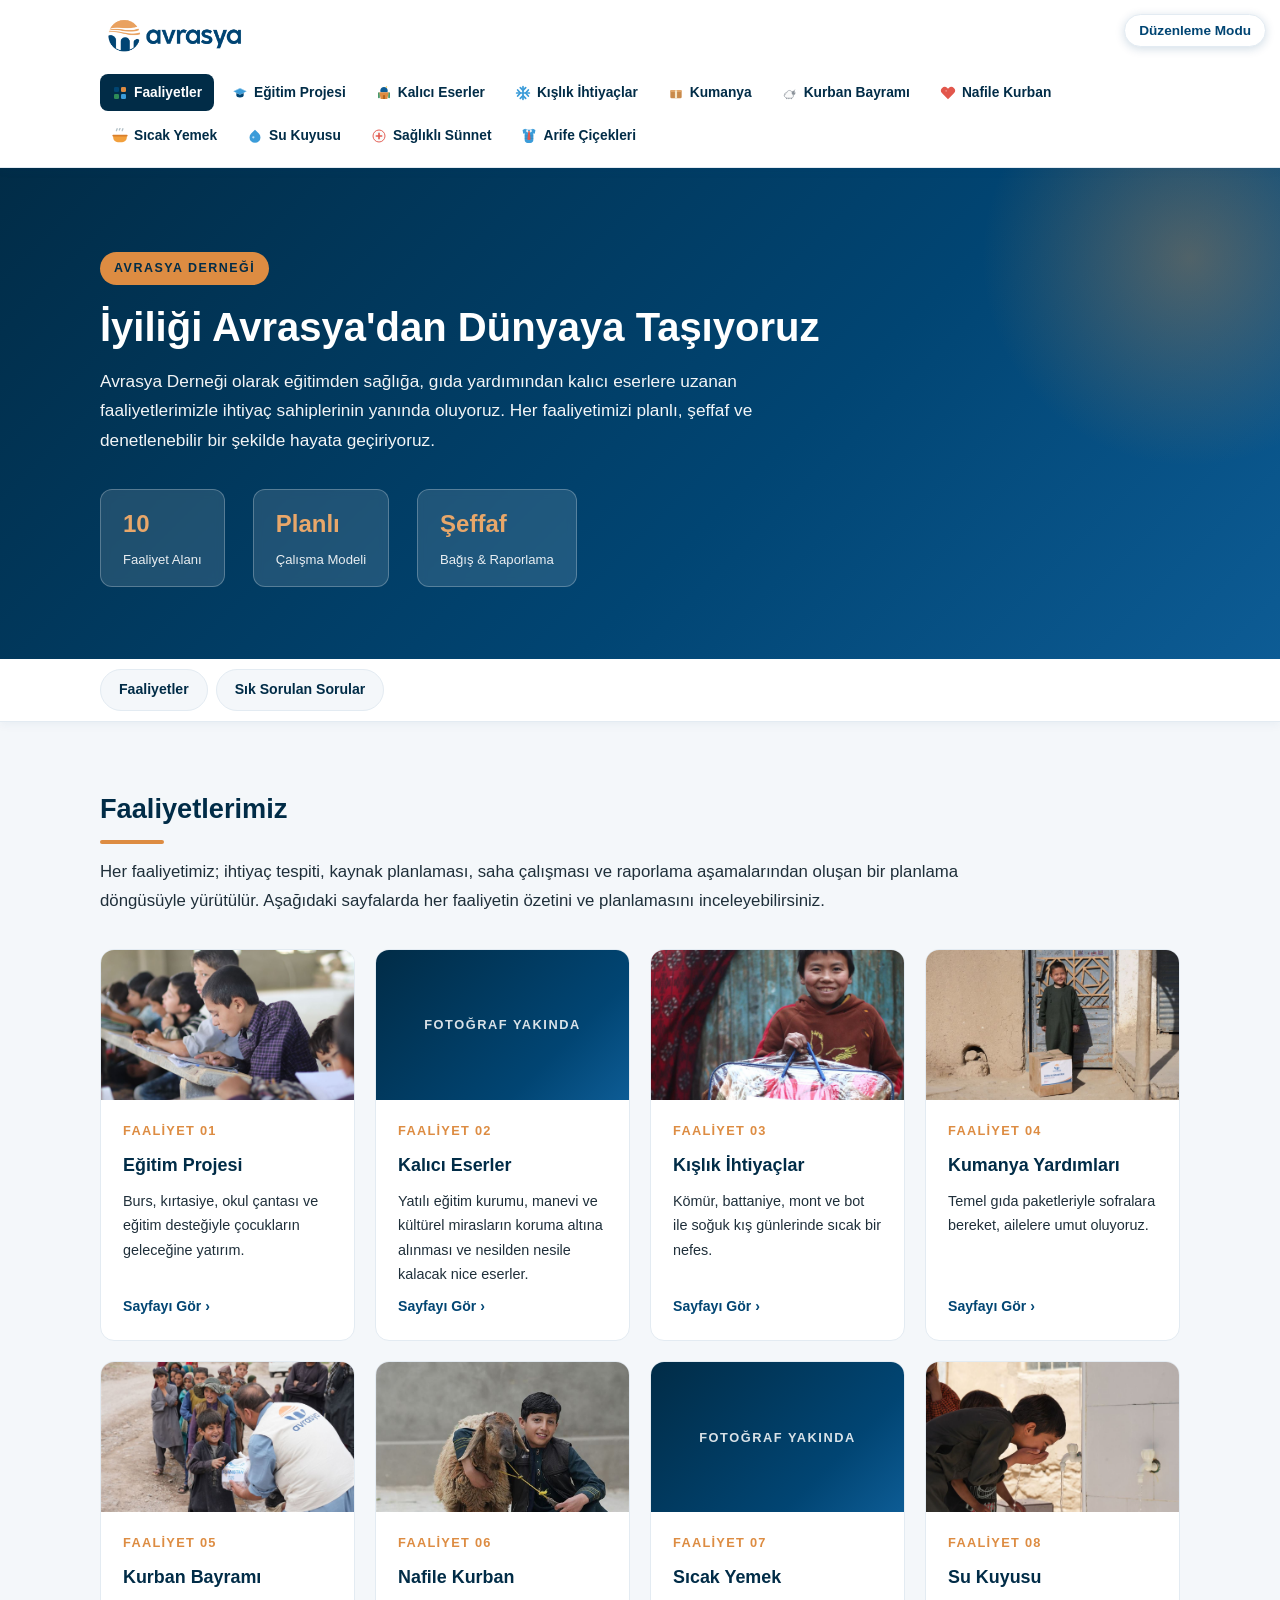
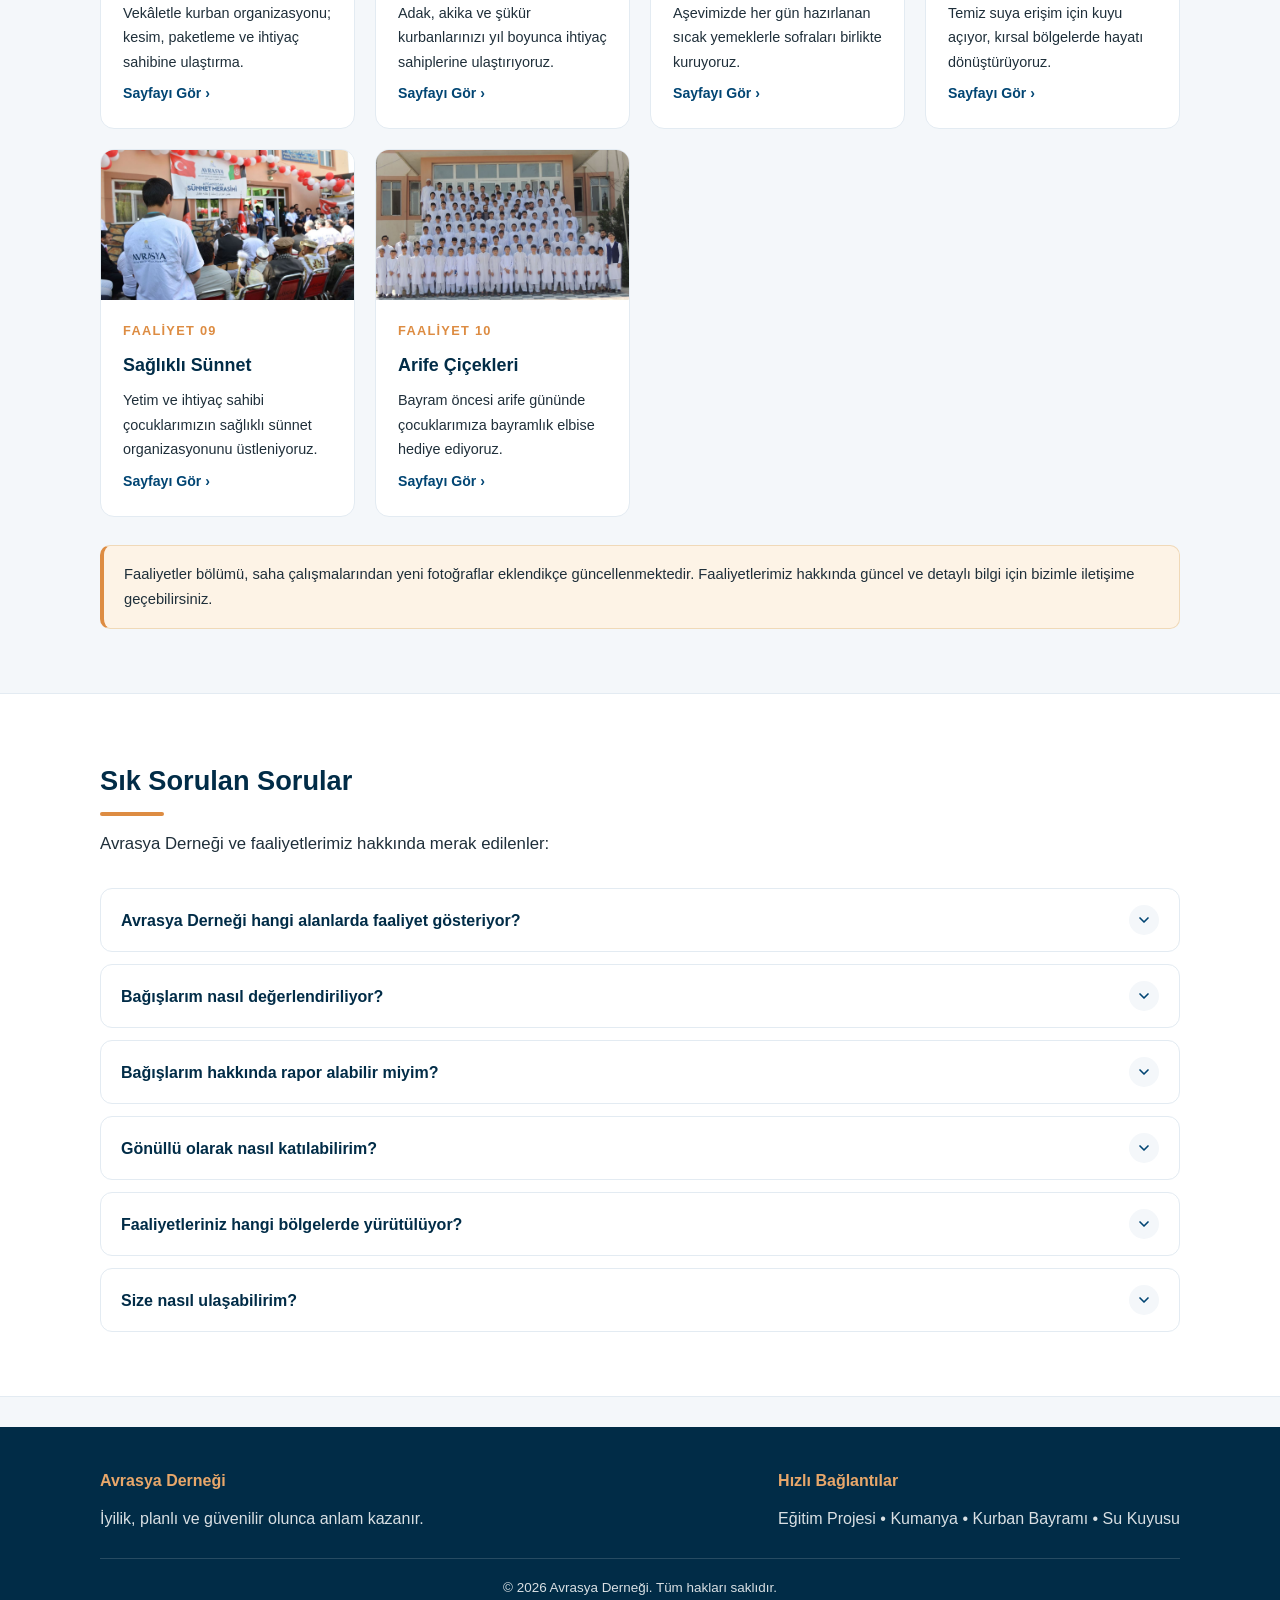
==== commit 3afe5a3d: "Faaliyet planlaması süreç yönetimi, WhatsApp log paylaşımı ve SAYFA yolu kısaltması" ====
--- a/index.html
+++ b/index.html
@@ -48,7 +48,7 @@
       </p>
       <div class="hero-metre">
         <div class="metre">
-          <strong>11</strong>
+          <strong>10</strong>
           <span>Faaliyet Alanı</span>
         </div>
         <div class="metre">
@@ -98,7 +98,7 @@
           <div class="kart-ic">
             <span class="kart-no">FAALİYET 02</span>
             <h3>Kalıcı Eserler</h3>
-            <p>Cami, okul, su kuyusu ve benzeri nesilden nesile kalacak eserler.</p>
+            <p>Yatılı eğitim kurumu, manevi ve kültürel mirasların koruma altına alınması ve nesilden nesile kalacak nice eserler.</p>
             <span class="kart-link">Sayfayı Gör</span>
           </div>
         </a>
--- a/style.css
+++ b/style.css
@@ -410,6 +410,92 @@
   font-size: 0.93rem;
 }
 
+.step-tasi,
+.step-sil {
+  position: absolute;
+  top: 10px;
+  width: 30px;
+  height: 30px;
+  border: none;
+  border-radius: 50%;
+  color: var(--beyaz);
+  cursor: pointer;
+  display: flex;
+  align-items: center;
+  justify-content: center;
+  padding: 0;
+  opacity: 0;
+  transform: scale(0.85);
+  transition: opacity 0.2s, transform 0.2s, background 0.2s;
+  z-index: 6;
+}
+
+.step-tasi {
+  right: 46px;
+  background: var(--mavi);
+  cursor: grab;
+}
+
+.step-tasi:active {
+  cursor: grabbing;
+}
+
+.step-sil {
+  right: 10px;
+  background: rgba(179, 58, 58, 0.9);
+  box-shadow: 0 3px 10px rgba(1, 44, 71, 0.4);
+}
+
+.step:hover .step-tasi,
+.step:hover .step-sil,
+.step-tasi:hover,
+.step-sil:hover {
+  opacity: 1;
+  transform: scale(1);
+}
+
+.step-sil:hover {
+  background: #a33a3a;
+}
+
+.step.surukleniyor {
+  opacity: 0.35;
+}
+
+.step.birakma-noktasi {
+  outline: 2px dashed var(--mavi);
+  outline-offset: 3px;
+}
+
+.step-ekle {
+  border: 2px dashed #b9c9d6;
+  border-radius: 12px;
+  background: transparent;
+  color: var(--mavi);
+  font-weight: 700;
+  font-size: 0.95rem;
+  cursor: pointer;
+  min-height: 150px;
+  display: flex;
+  align-items: center;
+  justify-content: center;
+  gap: 8px;
+  transition: border-color 0.2s, background 0.2s;
+}
+
+.step-ekle:hover {
+  border-color: var(--turuncu);
+  background: rgba(221, 140, 66, 0.07);
+}
+
+@media (max-width: 820px) {
+  .step-tasi,
+  .step-sil {
+    opacity: 1;
+    transform: scale(1);
+  }
+}
+
 /* ---------- ETKİ / ÖZET KUTULARI ---------- */
 .info-grid {
   display: grid;
@@ -876,6 +962,68 @@
 }
 
 /* ---------- DEĞİŞİKLİK PANELİ ---------- */
+.duzen-mod-btn {
+  position: fixed;
+  top: 14px;
+  right: 14px;
+  z-index: 9999;
+  padding: 8px 14px;
+  border: 1px solid var(--gri-acik);
+  border-radius: 999px;
+  background: var(--beyaz);
+  color: var(--mavi);
+  font-weight: 600;
+  font-size: 0.85rem;
+  cursor: pointer;
+  box-shadow: 0 2px 10px rgba(1, 69, 115, 0.18);
+  transition: background 0.2s, color 0.2s;
+}
+
+.duzen-mod-btn.acik {
+  background: var(--mavi);
+  color: var(--beyaz);
+}
+
+.deg-panel-baslik .whatsapp-paylas {
+  display: flex;
+  align-items: center;
+  gap: 6px;
+  padding: 7px 14px;
+  border: none;
+  border-radius: 999px;
+  background: #25d366;
+  color: #ffffff;
+  font-weight: 600;
+  font-size: 0.85rem;
+  cursor: pointer;
+  transition: background 0.2s;
+  flex-shrink: 0;
+  align-self: flex-start;
+}
+
+.deg-panel-baslik .whatsapp-paylas:hover {
+  background: #1eb955;
+}
+
+.deg-panel-baslik .whatsapp-paylas svg {
+  width: 15px;
+  height: 15px;
+}
+
+body:not(.duzenleme-acik) .duzen-kopyala,
+body:not(.duzenleme-acik) .eleman-sil,
+body:not(.duzenleme-acik) .gorsel-ata,
+body:not(.duzenleme-acik) .gorsel-sil,
+body:not(.duzenleme-acik) .gorsel-ekle,
+body:not(.duzenleme-acik) .sss-ekle,
+body:not(.duzenleme-acik) .step-ekle,
+body:not(.duzenleme-acik) .step-tasi,
+body:not(.duzenleme-acik) .step-sil,
+body:not(.duzenleme-acik) .gorsel-popup,
+body:not(.duzenleme-acik) .deg-panel {
+  display: none !important;
+}
+
 body.panel-acik {
   padding-bottom: 45vh;
 }
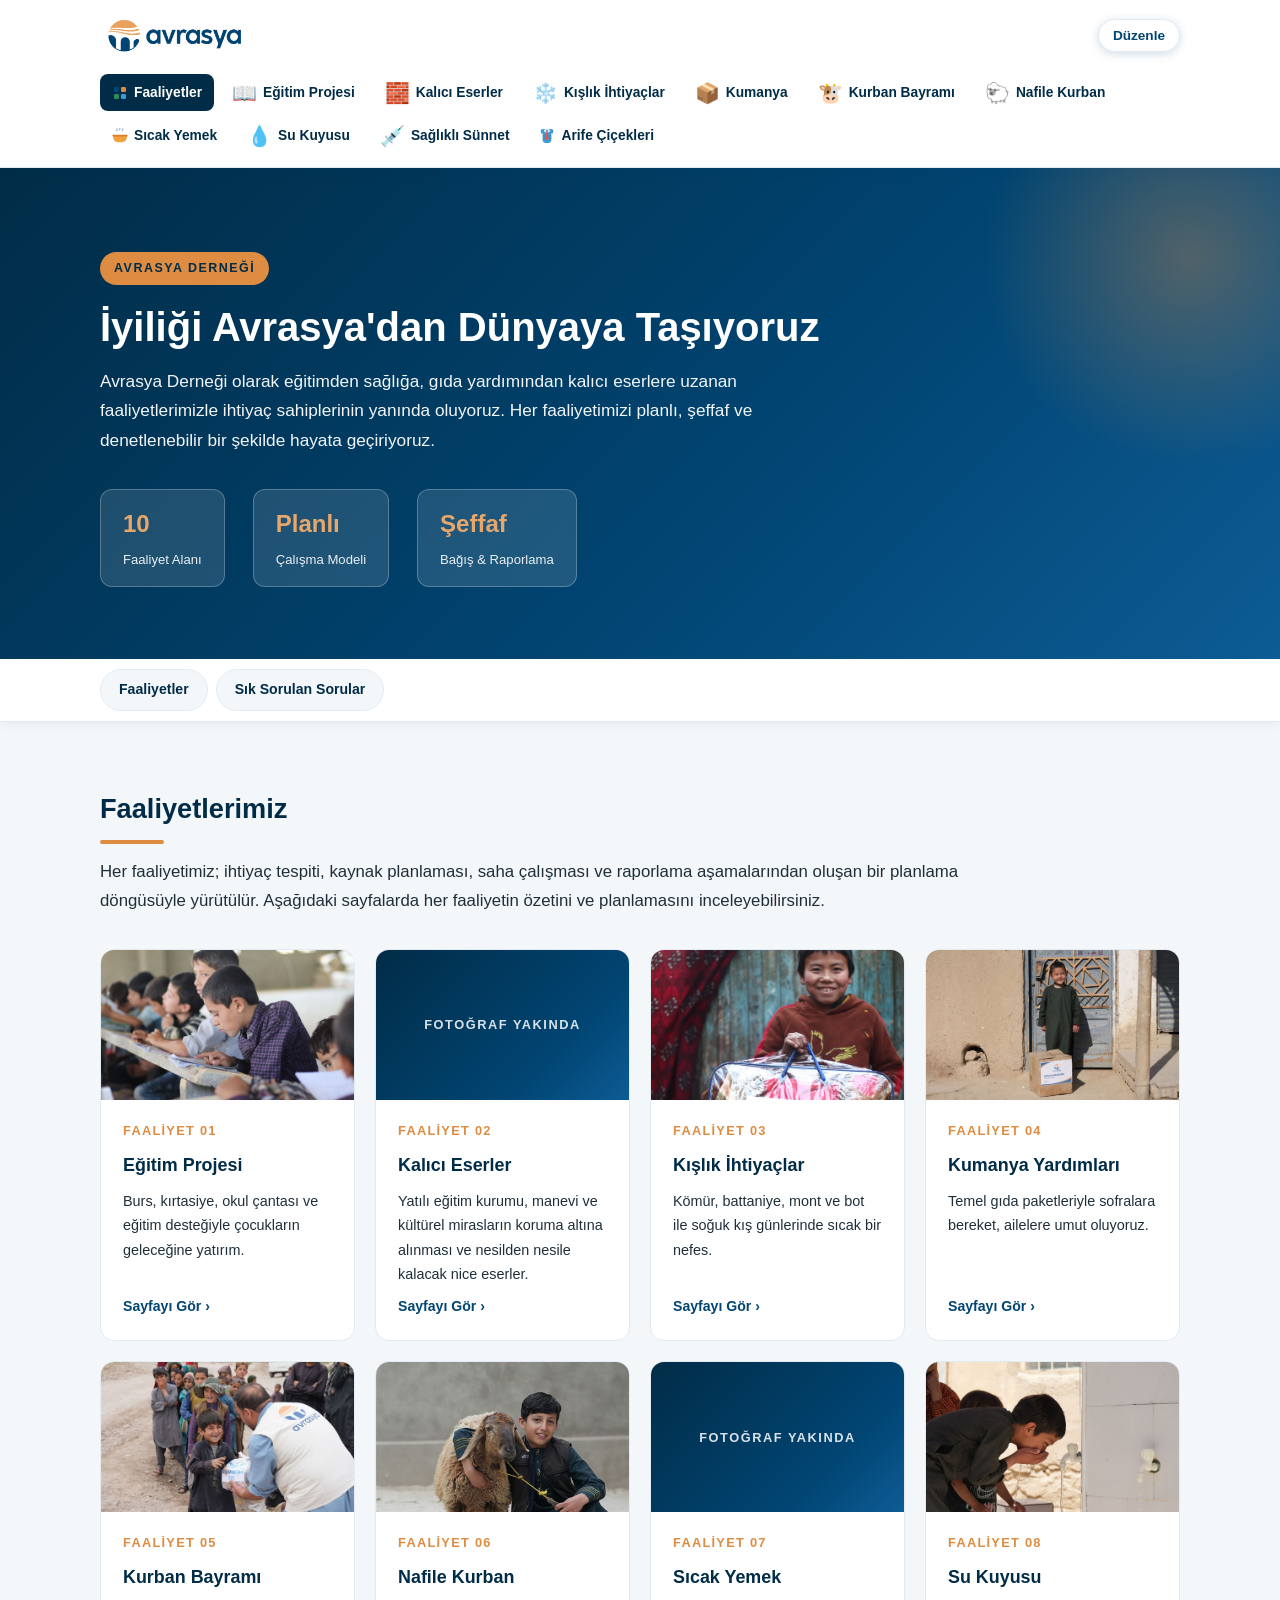
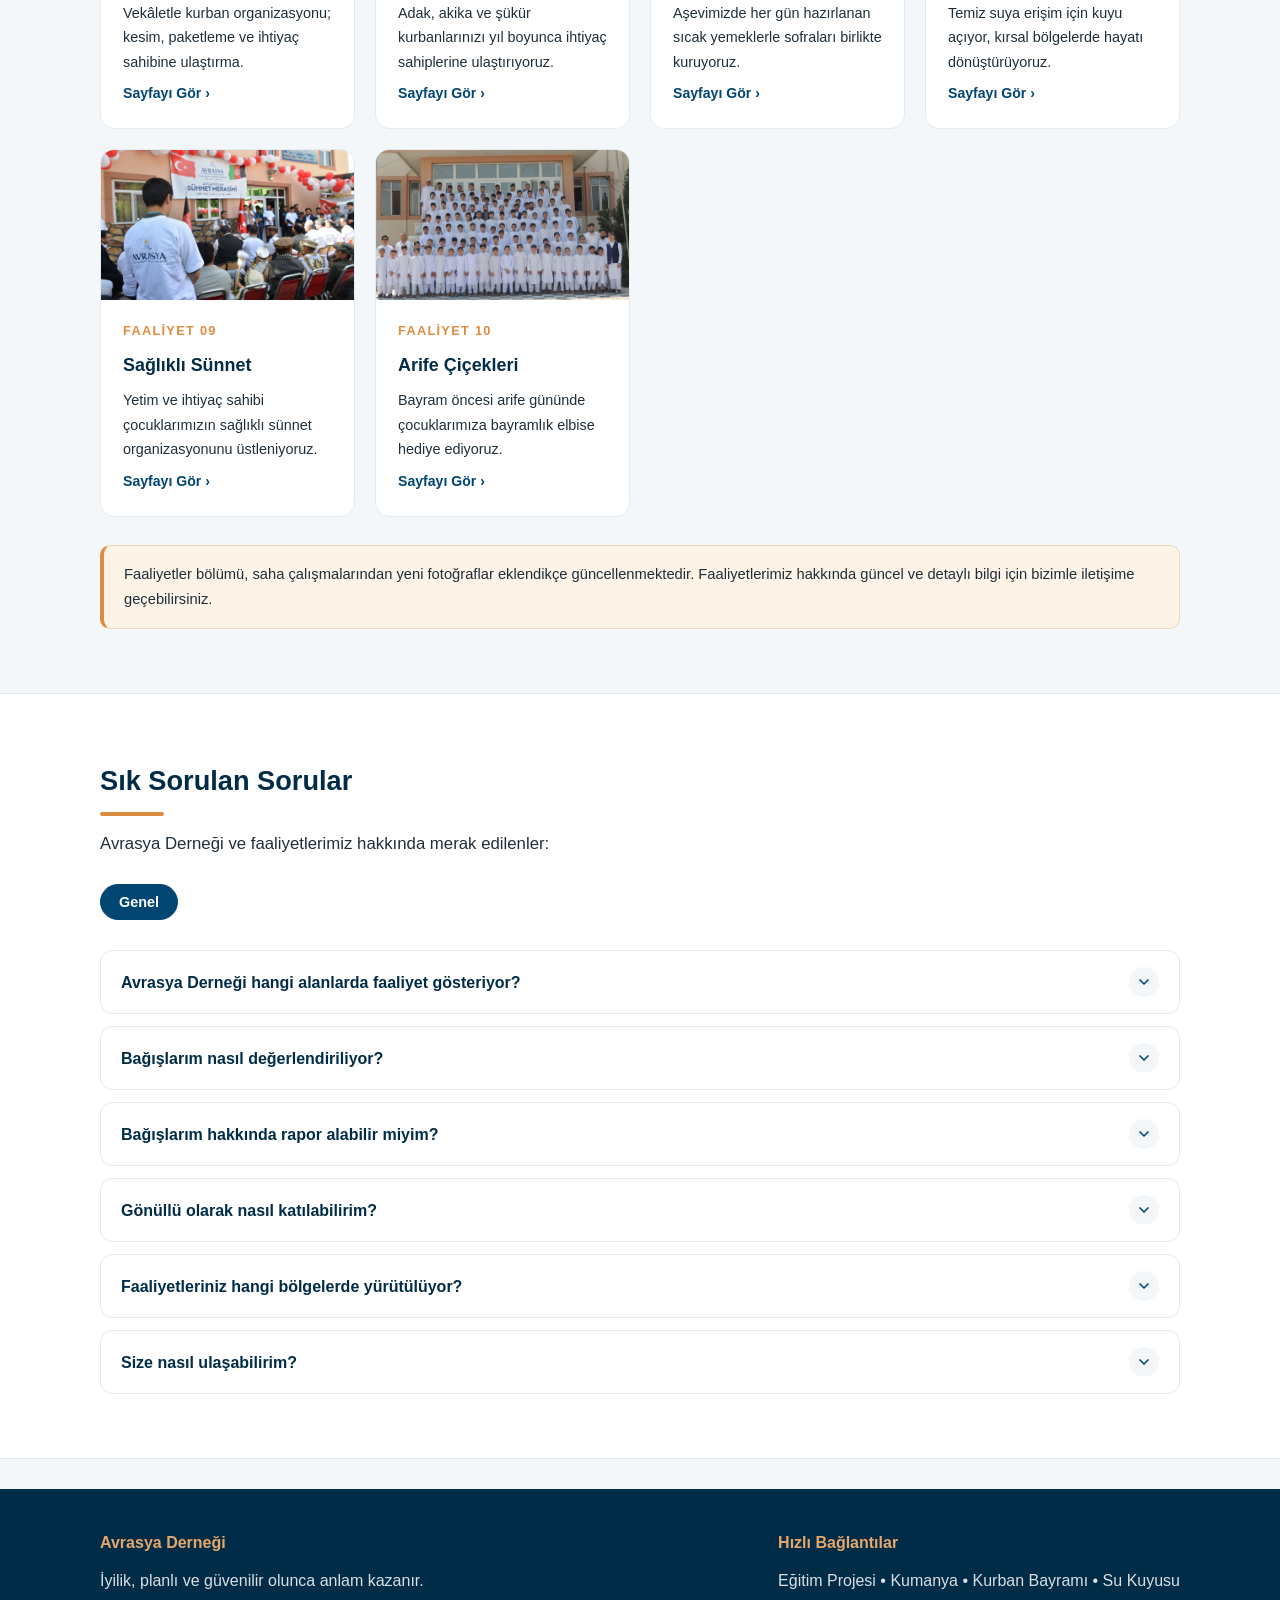
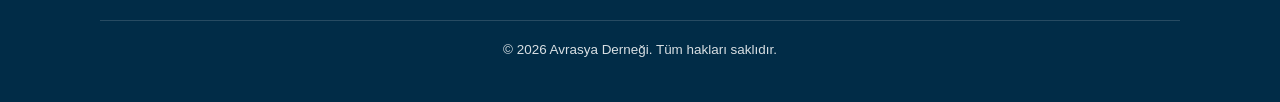
==== commit e421cf92: "SSS sekme sistemi: tab ekle/sil/göster, soru sıralama (drag), loglarda tab bilgisi" ====
--- a/index.html
+++ b/index.html
@@ -209,7 +209,10 @@
     <div class="container">
       <h2>Sık Sorulan Sorular</h2>
       <p class="giris">Avrasya Derneği ve faaliyetlerimiz hakkında merak edilenler:</p>
-      <div class="sss-liste">
+      <div class="sss-tablar">
+        <button type="button" class="sss-tab aktif" data-tab-ad="Genel">Genel</button>
+      </div>
+      <div class="sss-liste" data-tab-ad="Genel">
         <div class="sss-item">
           <div class="sss-soru">
             <span class="sss-metin">Avrasya Derneği hangi alanlarda faaliyet gösteriyor?</span>
--- a/style.css
+++ b/style.css
@@ -798,10 +798,84 @@
 }
 
 /* ---------- SIK SORULAN SORULAR ---------- */
+.sss-tablar {
+  display: flex;
+  flex-wrap: wrap;
+  align-items: center;
+  gap: 8px;
+  margin-top: 26px;
+}
+
+.sss-tab {
+  position: relative;
+  padding: 9px 18px;
+  border: 1px solid var(--gri-acik);
+  border-radius: 999px;
+  background: var(--beyaz);
+  color: var(--metin);
+  font-weight: 600;
+  font-size: 0.9rem;
+  cursor: pointer;
+  transition: background 0.2s, color 0.2s, border-color 0.2s;
+}
+
+.sss-tab:hover {
+  border-color: var(--mavi);
+  color: var(--mavi);
+}
+
+.sss-tab.aktif {
+  background: var(--mavi);
+  border-color: var(--mavi);
+  color: var(--beyaz);
+}
+
+.sss-tab-sil {
+  position: absolute;
+  top: -8px;
+  right: -8px;
+  width: 20px;
+  height: 20px;
+  border: none;
+  border-radius: 50%;
+  background: #c0392b;
+  color: var(--beyaz);
+  cursor: pointer;
+  display: flex;
+  align-items: center;
+  justify-content: center;
+  padding: 0;
+}
+
+.sss-tab-sil:hover {
+  background: #a93226;
+}
+
+.sss-tab-ekle {
+  padding: 9px 16px;
+  border: 2px dashed var(--gri-acik);
+  border-radius: 999px;
+  background: transparent;
+  color: var(--mavi);
+  font-weight: 600;
+  font-size: 0.9rem;
+  cursor: pointer;
+  transition: border-color 0.2s, background 0.2s;
+}
+
+.sss-tab-ekle:hover {
+  border-color: var(--mavi);
+  background: var(--zemin);
+}
+
 .sss-liste {
   display: grid;
   gap: 12px;
   margin-top: 30px;
+}
+
+.sss-liste[hidden] {
+  display: none;
 }
 
 .sss-item {
@@ -817,6 +891,15 @@
   border-color: var(--mavi);
 }
 
+.sss-item.surukleniyor {
+  opacity: 0.35;
+}
+
+.sss-item.birakma-noktasi {
+  outline: 2px dashed var(--mavi);
+  outline-offset: 3px;
+}
+
 .sss-soru {
   display: flex;
   align-items: center;
@@ -825,6 +908,41 @@
   padding: 16px 20px;
   cursor: pointer;
   user-select: none;
+}
+
+.sss-tasi {
+  flex-shrink: 0;
+  width: 30px;
+  height: 30px;
+  border: none;
+  border-radius: 50%;
+  background: var(--mavi);
+  color: var(--beyaz);
+  cursor: grab;
+  display: flex;
+  align-items: center;
+  justify-content: center;
+  padding: 0;
+  opacity: 0;
+  transform: scale(0.85);
+  transition: opacity 0.2s, transform 0.2s, background 0.2s;
+}
+
+.sss-tasi:active {
+  cursor: grabbing;
+}
+
+.sss-item:hover .sss-tasi,
+.sss-tasi:hover {
+  opacity: 1;
+  transform: scale(1);
+}
+
+@media (max-width: 820px) {
+  .sss-tasi {
+    opacity: 1;
+    transform: scale(1);
+  }
 }
 
 .sss-metin {
@@ -853,6 +971,25 @@
   transform: rotate(180deg);
   background: var(--mavi);
   color: var(--beyaz);
+}
+
+.sss-sil {
+  flex-shrink: 0;
+  width: 30px;
+  height: 30px;
+  border: none;
+  border-radius: 50%;
+  background: #c0392b;
+  color: var(--beyaz);
+  cursor: pointer;
+  display: flex;
+  align-items: center;
+  justify-content: center;
+  transition: background 0.2s;
+}
+
+.sss-sil:hover {
+  background: #a93226;
 }
 
 .sss-cevap {
@@ -963,10 +1100,8 @@
 
 /* ---------- DEĞİŞİKLİK PANELİ ---------- */
 .duzen-mod-btn {
-  position: fixed;
-  top: 14px;
-  right: 14px;
-  z-index: 9999;
+  margin-left: auto;
+  align-self: center;
   padding: 8px 14px;
   border: 1px solid var(--gri-acik);
   border-radius: 999px;
@@ -998,7 +1133,6 @@
   cursor: pointer;
   transition: background 0.2s;
   flex-shrink: 0;
-  align-self: flex-start;
 }
 
 .deg-panel-baslik .whatsapp-paylas:hover {
@@ -1014,8 +1148,13 @@
 body:not(.duzenleme-acik) .eleman-sil,
 body:not(.duzenleme-acik) .gorsel-ata,
 body:not(.duzenleme-acik) .gorsel-sil,
+body:not(.duzenleme-acik) .galeri-tasi,
 body:not(.duzenleme-acik) .gorsel-ekle,
 body:not(.duzenleme-acik) .sss-ekle,
+body:not(.duzenleme-acik) .sss-sil,
+body:not(.duzenleme-acik) .sss-tasi,
+body:not(.duzenleme-acik) .sss-tab-ekle,
+body:not(.duzenleme-acik) .sss-tab-sil,
 body:not(.duzenleme-acik) .step-ekle,
 body:not(.duzenleme-acik) .step-tasi,
 body:not(.duzenleme-acik) .step-sil,
@@ -1086,6 +1225,18 @@
   color: #5c6f7a;
 }
 
+.deg-panel-baslik > span {
+  flex: 1;
+  min-width: 0;
+}
+
+.deg-aksiyon {
+  display: flex;
+  align-items: center;
+  gap: 8px;
+  flex-shrink: 0;
+}
+
 .deg-hepsi-kopyala {
   border: none;
   border-radius: 8px;
@@ -1208,7 +1359,55 @@
 }
 
 .gorsel-sil:hover {
-  background: #a33a3a;
+  background: #a93226;
+}
+
+.galeri-tasi {
+  position: absolute;
+  top: 10px;
+  left: 10px;
+  width: 30px;
+  height: 30px;
+  border: none;
+  border-radius: 50%;
+  background: rgba(1, 69, 115, 0.85);
+  color: var(--beyaz);
+  cursor: grab;
+  display: flex;
+  align-items: center;
+  justify-content: center;
+  padding: 0;
+  opacity: 0;
+  transform: scale(0.85);
+  box-shadow: 0 3px 10px rgba(1, 44, 71, 0.45);
+  transition: opacity 0.2s, transform 0.2s, background 0.2s;
+  z-index: 6;
+}
+
+.galeri-tasi:active {
+  cursor: grabbing;
+}
+
+.gallery figure:hover .galeri-tasi,
+.galeri-tasi:hover {
+  opacity: 1;
+  transform: scale(1);
+}
+
+.gallery figure.surukleniyor {
+  opacity: 0.35;
+}
+
+.gallery figure.birakma-noktasi {
+  outline: 2px dashed var(--mavi);
+  outline-offset: 3px;
+}
+
+@media (max-width: 820px) {
+  .galeri-tasi {
+    opacity: 1;
+    transform: scale(1);
+  }
 }
 
 .gorsel-ekle {
@@ -1351,7 +1550,7 @@
 
   .menu-toggle {
     display: inline-flex;
-    margin-left: auto;
+    margin-left: 6px;
   }
 
   .main-nav {
